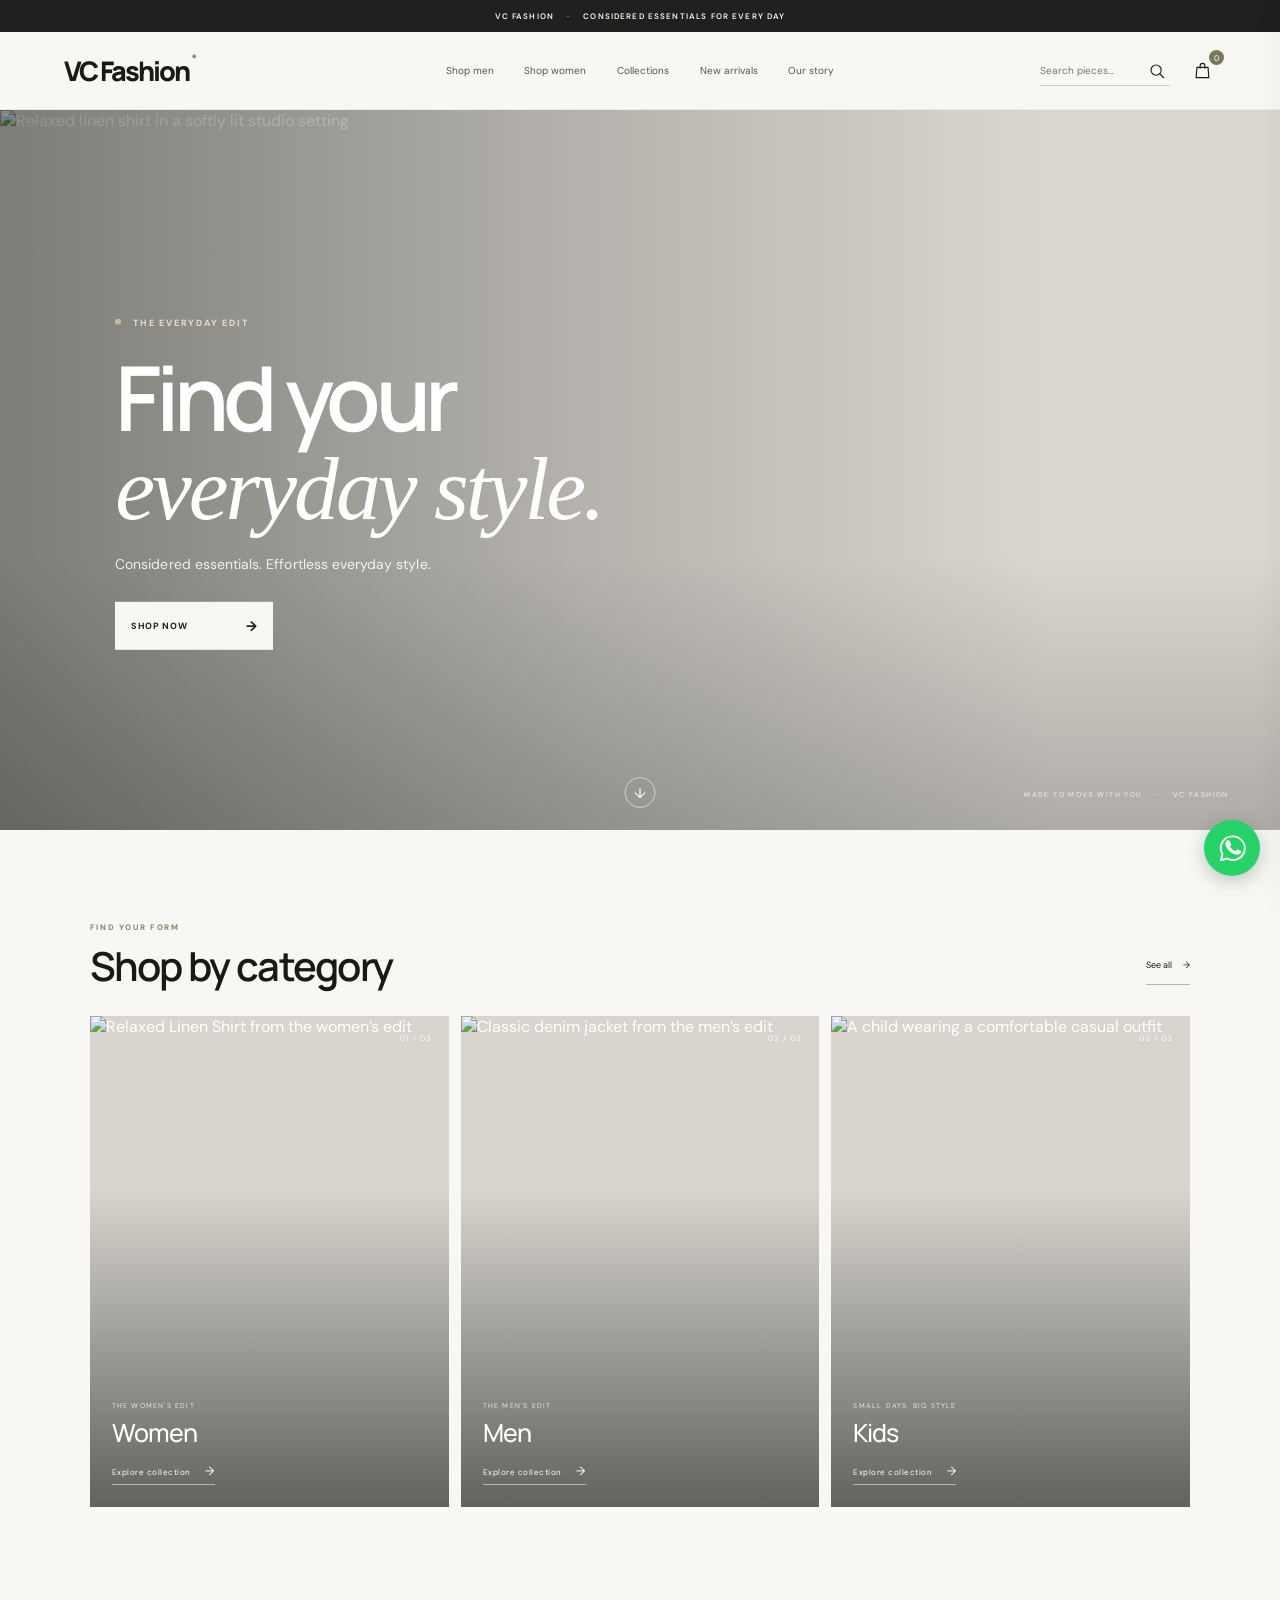
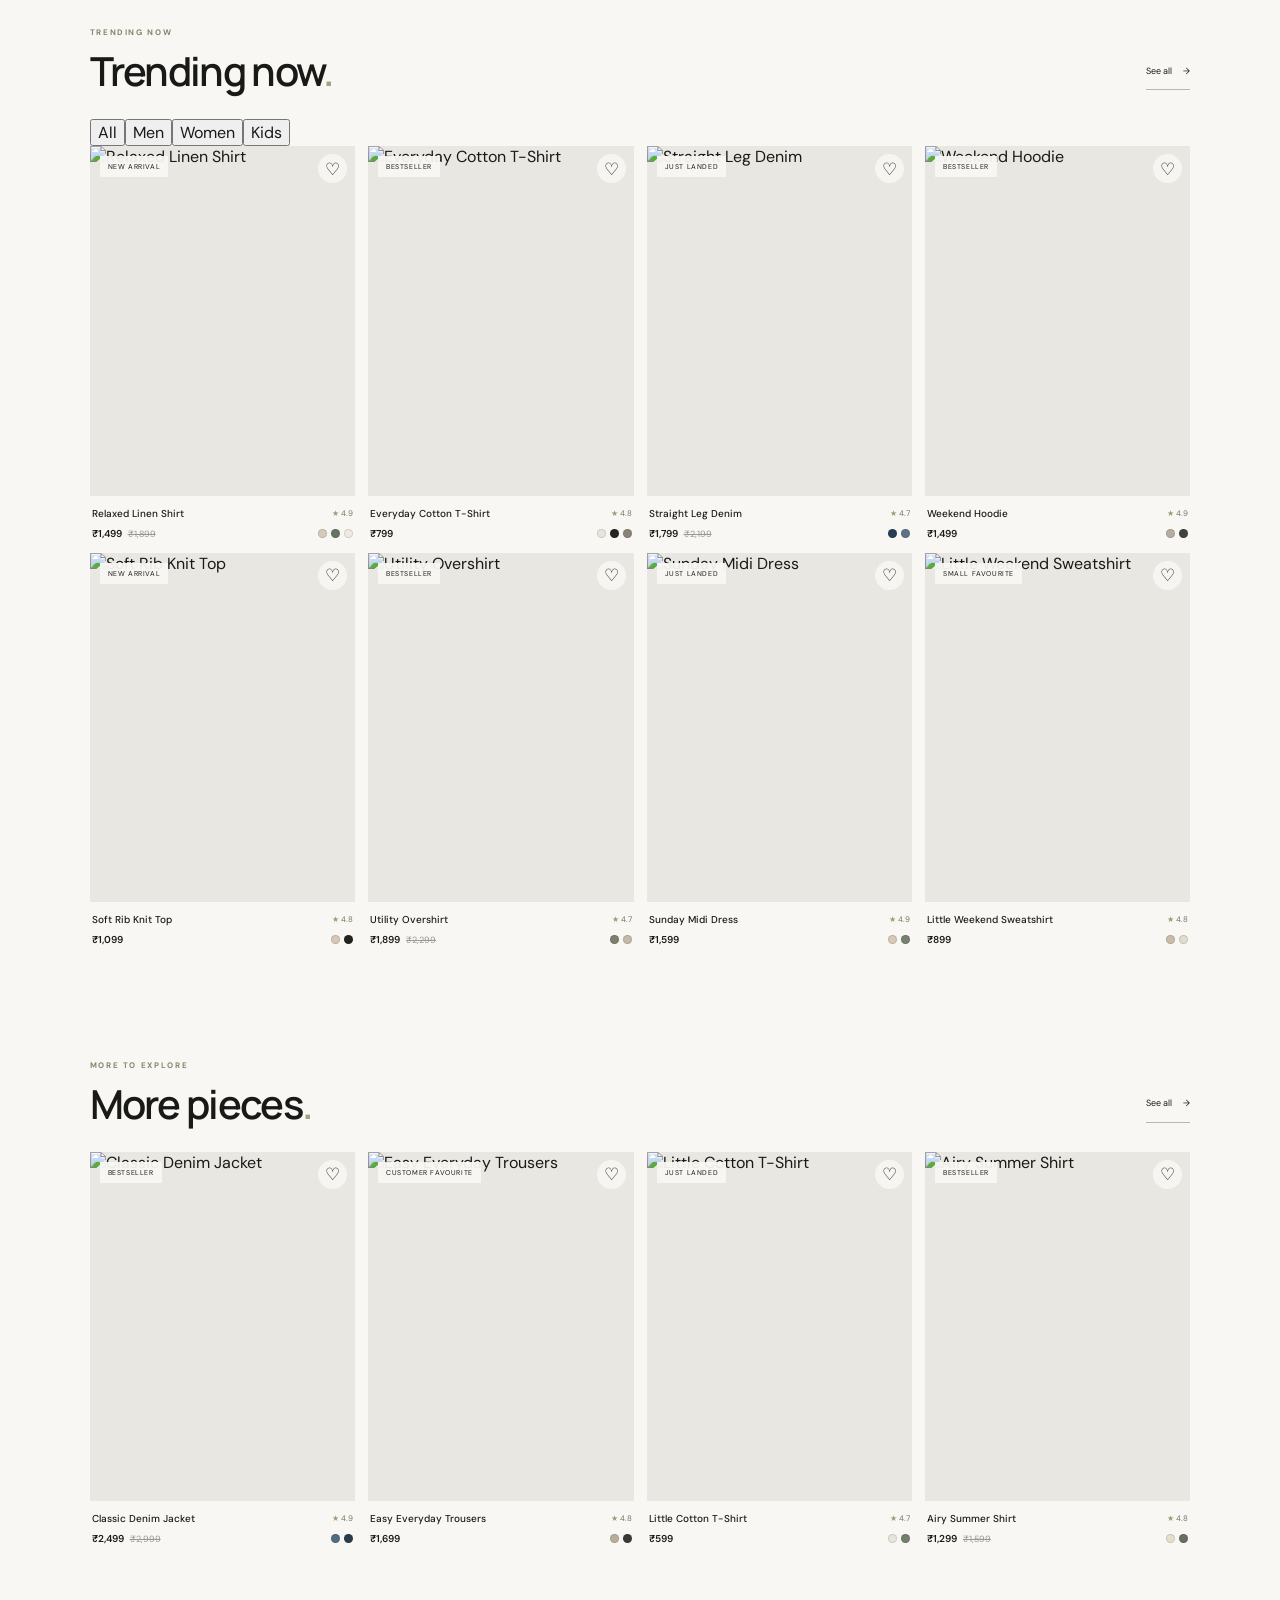
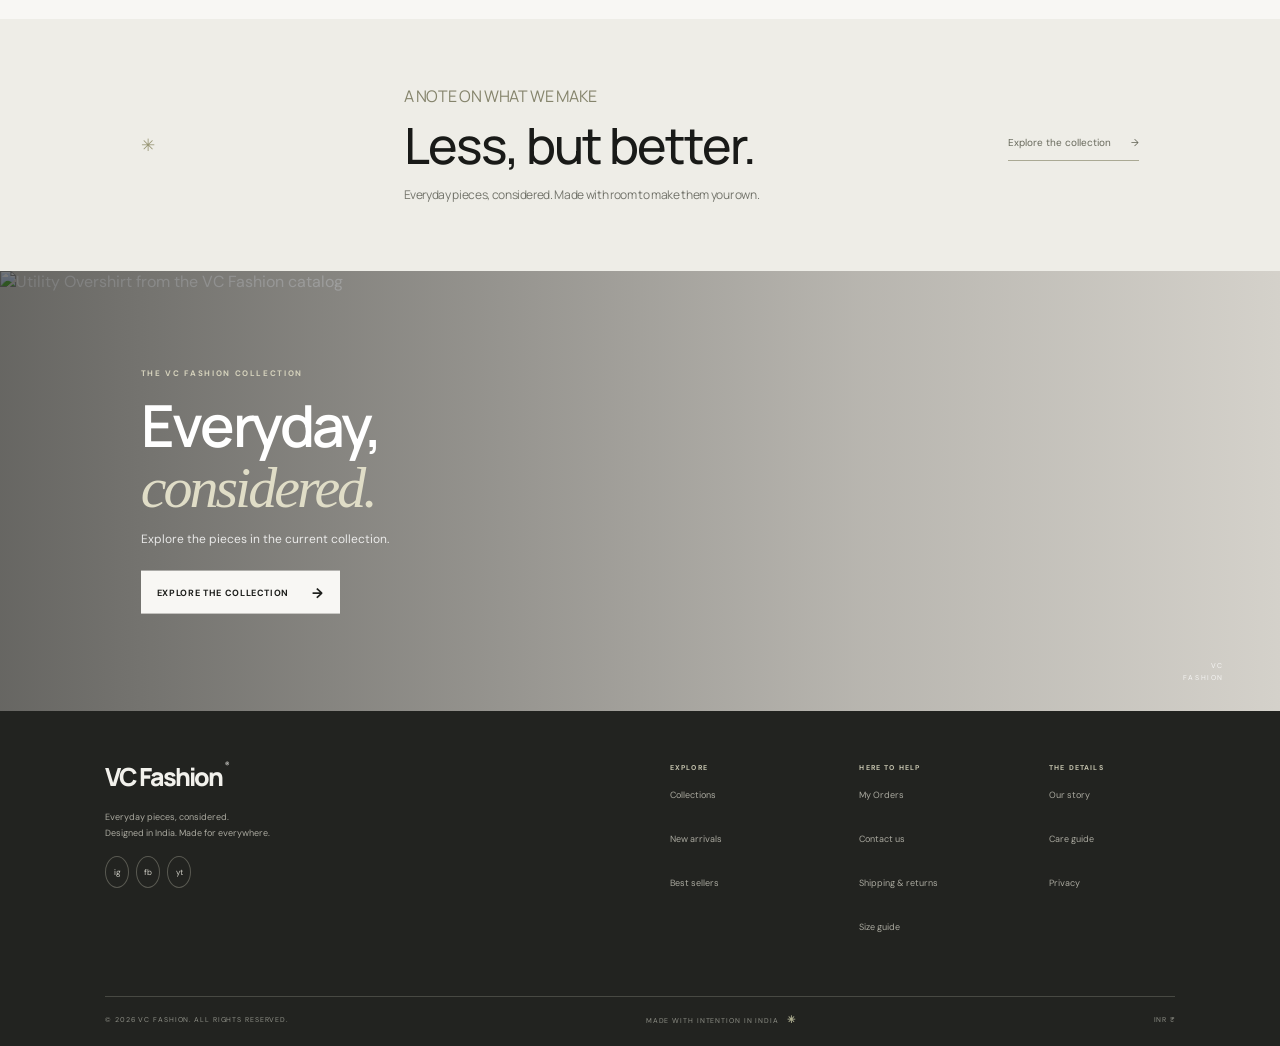
==== index.html @ 7d9d6f1a "Add files via upload" ====
<!doctype html>
<html lang="en">
<head>
  <meta charset="utf-8">
  <meta name="viewport" content="width=device-width, initial-scale=1">
  <meta name="description" content="Discover considered everyday clothing from VC Fashion. Modern essentials, made for the way you move.">
  <meta property="og:title" content="VC Fashion — Everyday, considered">
  <meta property="og:description" content="Modern wardrobe essentials with a little more thought in every detail.">
  <meta property="og:type" content="website">
  <meta name="theme-color" content="#f8f7f4">
  <meta name="mobile-web-app-capable" content="yes">
  <meta name="apple-mobile-web-app-capable" content="yes">
  <link rel="manifest" href="manifest.webmanifest">
  <link rel="icon" href="favicon.svg" type="image/svg+xml">
  <link rel="apple-touch-icon" href="icons/apple-touch-icon.png">
  <title>VC Fashion — Everyday, considered</title>
  <link rel="preconnect" href="https://fonts.googleapis.com">
  <link rel="preconnect" href="https://fonts.gstatic.com" crossorigin>
  <link href="https://fonts.googleapis.com/css2?family=DM+Sans:wght@400;500;600;700&family=Manrope:wght@400;500;600;700;800&display=swap" rel="stylesheet">
  <link rel="stylesheet" href="style.css">
  <script src="products.js" defer></script>
  <script src="supabase-config.js" defer></script>
  <script src="https://cdn.jsdelivr.net/npm/@supabase/supabase-js@2" defer></script>
  <script src="supabase-client.js" defer></script>
  <script src="catalog-service.js" defer></script>
  <script src="commerce.js" defer></script>
  <script src="script.js" defer></script>
  <script src="pwa.js" defer></script>
</head>
<body class="home-page">
  <div class="announcement"><span>VC FASHION</span><span class="announcement-separator" aria-hidden="true">·</span><span>CONSIDERED ESSENTIALS FOR EVERY DAY</span></div>
  <header class="header">
    <button class="menu-toggle icon-button" id="menu-toggle" type="button" aria-label="Open navigation" aria-expanded="false" aria-controls="main-nav"><span></span><span></span></button>
    <a class="wordmark" href="#home" aria-label="VC Fashion home">VC Fashion<span>®</span></a>
    <p class="home-greeting">Welcome to VC Fashion</p>
    <nav class="main-nav" id="main-nav" aria-label="Main navigation">
      <a href="shop.html?category=Men">Shop men</a><a href="shop.html?category=Women">Shop women</a><a href="#collections">Collections</a><a href="#new-arrivals">New arrivals</a><a href="#our-story">Our story</a>
    </nav>
    <div class="header-actions">
      <form class="search-form" id="search-form" role="search"><label class="sr-only" for="product-search">Search products</label><input id="product-search" type="search" placeholder="Search pieces…" autocomplete="off" aria-controls="new-arrivals"><button class="search-clear" type="button" aria-label="Clear search" hidden>×</button><button class="icon-button search-button" type="submit" aria-label="Search products"><svg viewBox="0 0 24 24" aria-hidden="true"><circle cx="10.8" cy="10.8" r="6.8"></circle><path d="m16 16 5 5"></path></svg></button></form>
      <button class="icon-button cart-trigger" id="cart-trigger" type="button" aria-label="Open shopping bag"><svg viewBox="0 0 24 24" aria-hidden="true"><path d="M5 8h14l1 13H4L5 8Z"></path><path d="M9 9V6a3 3 0 0 1 6 0v3"></path></svg><span class="cart-count" id="cart-count" aria-live="polite">0</span></button>
      <a class="icon-button account-trigger" href="auth.html" aria-label="Account" title="Account"><svg viewBox="0 0 24 24" aria-hidden="true"><circle cx="12" cy="8" r="3.5"></circle><path d="M5 20a7 7 0 0 1 14 0"></path></svg></a>
    </div>
  </header>

  <main id="home">
    <section class="hero" aria-labelledby="hero-title">
      <!-- Local catalog image used as the current editorial hero asset. -->
      <img class="hero-image" src="img/photo-1598554747436-c9293d6a588f.avif" width="1200" height="1500" alt="Relaxed linen shirt in a softly lit studio setting" fetchpriority="high">
      <div class="hero-overlay"></div>
      <div class="hero-content"><p class="hero-kicker"><span></span> THE EVERYDAY EDIT</p><h1 id="hero-title">Find your<br><em>everyday style.</em></h1><p class="hero-subtitle">Considered essentials. Effortless everyday style.</p><div class="hero-buttons"><a class="button button-light" href="shop.html">Shop now <span aria-hidden="true">→</span></a></div></div>
      <div class="hero-side-note">MADE TO MOVE WITH YOU <span>—</span> VC FASHION</div><a class="hero-scroll" href="#collections" aria-label="Scroll to collections">↓</a>
      <!-- Best Seller hero carousel: revealed by script.js only when the live
           catalog contains products the admin explicitly marked as Best Seller. -->
      <div class="hero-carousel" id="hero-best-sellers" role="region" aria-label="Best sellers" hidden>
        <div class="hero-carousel-track"></div>
        <button class="hero-carousel-arrow hero-carousel-prev" type="button" aria-label="Previous best seller">←</button>
        <button class="hero-carousel-arrow hero-carousel-next" type="button" aria-label="Next best seller">→</button>
        <div class="hero-carousel-dots" role="group" aria-label="Choose a best seller slide"></div>
      </div>
    </section>

    <section class="categories section-wrap" id="collections" aria-labelledby="collections-title">
      <div class="section-heading"><div><p class="eyebrow">FIND YOUR FORM</p><h2 id="collections-title">Shop by category</h2></div><a class="text-link" href="shop.html">See all <span aria-hidden="true">→</span></a></div>
      <div class="category-grid">
        <a class="category-card category-large" href="shop.html?category=Women"><img src="img/photo-1598554747436-c9293d6a588f.avif" width="800" height="1000" alt="Relaxed Linen Shirt from the women’s edit" loading="lazy"><span class="category-number">01 / 03</span><span class="category-copy"><span>THE WOMEN'S EDIT</span><strong>Women</strong><span class="category-cta">Explore collection <b aria-hidden="true">→</b></span></span></a>
        <a class="category-card" href="shop.html?category=Men"><img src="img/photo-1516257984-b1b4d707412e.avif" width="800" height="1000" alt="Classic denim jacket from the men’s edit" loading="lazy"><span class="category-number">02 / 03</span><span class="category-copy"><span>THE MEN'S EDIT</span><strong>Men</strong><span class="category-cta">Explore collection <b aria-hidden="true">→</b></span></span></a>
        <a class="category-card" href="shop.html?category=Kids"><img src="img/photo-1519238263530-99bdd11df2ea.avif" width="800" height="1000" alt="A child wearing a comfortable casual outfit" loading="lazy"><span class="category-number">03 / 03</span><span class="category-copy"><span>SMALL DAYS, BIG STYLE</span><strong>Kids</strong><span class="category-cta">Explore collection <b aria-hidden="true">→</b></span></span></a>
      </div>
    </section>

    <section class="product-section section-wrap" id="new-arrivals" aria-labelledby="new-arrivals-title">
      <div class="section-heading"><div><p class="eyebrow">JUST LANDED</p><h2 id="new-arrivals-title">Trending now<span class="heading-period">.</span></h2></div><a class="text-link" href="shop.html">See all <span aria-hidden="true">→</span></a></div>
      <div class="home-filter-chips" id="home-filter-chips" role="group" aria-label="Filter trending products by category">
        <button type="button" data-home-category="" aria-pressed="true">All</button><button type="button" data-home-category="Men" aria-pressed="false">Men</button><button type="button" data-home-category="Women" aria-pressed="false">Women</button><button type="button" data-home-category="Kids" aria-pressed="false">Kids</button>
      </div>
      <div class="product-grid" id="new-arrivals-grid" aria-live="polite"></div>
    </section>

    <section class="product-section best-section section-wrap" id="best-sellers" aria-labelledby="best-sellers-title">
      <div class="section-heading"><div><p class="eyebrow">MORE TO EXPLORE</p><h2 id="best-sellers-title">More pieces<span class="heading-period">.</span></h2></div><a class="text-link" href="shop.html">See all <span aria-hidden="true">→</span></a></div>
      <div class="product-grid" id="best-sellers-grid" aria-live="polite"></div>
    </section>

    <section class="intro-band home-editorial" id="our-story" aria-labelledby="story-title"><span class="intro-star" aria-hidden="true">✳</span><div><p class="eyebrow">A NOTE ON WHAT WE MAKE</p><h2 id="story-title">Less, but better.</h2><p>Everyday pieces, considered. Made with room to make them your own.</p></div><a href="shop.html">Explore the collection <span aria-hidden="true">→</span></a></section>

    <section class="promo-banner home-closing" aria-labelledby="closing-title"><img src="img/photo-1603252110481-7ba873bf42ab.avif" width="1200" height="750" alt="Utility Overshirt from the VC Fashion catalog" loading="lazy"><div class="promo-shade"></div><div class="promo-content"><p class="eyebrow">THE VC FASHION COLLECTION</p><h2 id="closing-title">Everyday, <em>considered.</em></h2><p>Explore the pieces in the current collection.</p><a class="button button-light" href="shop.html">Explore the collection <span aria-hidden="true">→</span></a></div><span class="promo-mark">VC<br>FASHION</span></section>

  </main>

  <footer class="footer"><div class="footer-top"><div class="footer-brand-col"><a class="wordmark footer-wordmark" href="#home">VC Fashion<span>®</span></a><p>Everyday pieces, considered.<br>Designed in India. Made for everywhere.</p><div class="social-links"><a href="https://www.instagram.com/" target="_blank" rel="noreferrer" aria-label="Instagram">ig</a><a href="https://www.facebook.com/" target="_blank" rel="noreferrer" aria-label="Facebook">fb</a><a href="https://www.youtube.com/" target="_blank" rel="noreferrer" aria-label="YouTube">yt</a></div></div><div class="footer-links"><div><h3>EXPLORE</h3><a href="#collections">Collections</a><a href="#new-arrivals">New arrivals</a><a href="#best-sellers">Best sellers</a></div><div><h3>HERE TO HELP</h3><a href="orders.html">My Orders</a><a href="mailto:hello@vcfashion.example">Contact us</a><a href="mailto:hello@vcfashion.example?subject=Order%20support">Shipping &amp; returns</a><a href="mailto:hello@vcfashion.example?subject=Size%20help">Size guide</a></div><div><h3>THE DETAILS</h3><a href="#our-story">Our story</a><a href="#our-story">Care guide</a><a href="#our-story">Privacy</a><button class="footer-install-button" id="install-app" type="button" hidden>Install app</button><div class="install-instructions" id="install-instructions" hidden></div></div></div></div><div class="footer-bottom"><span>© 2026 VC FASHION. ALL RIGHTS RESERVED.</span><span>MADE WITH INTENTION IN INDIA <b aria-hidden="true">✳</b></span><span>INR ₹</span></div></footer>

  <div class="drawer-backdrop" id="drawer-backdrop" hidden></div><aside class="cart-drawer" id="cart-drawer" aria-labelledby="cart-title" aria-hidden="true"><div class="drawer-header"><button class="drawer-back" type="button" data-cart-back aria-label="Back">&larr; <span>Back</span></button><div><p class="eyebrow">YOUR SELECTION</p><h2 id="cart-title">Shopping bag <span id="drawer-count">(0)</span></h2></div><button class="icon-button drawer-close" id="cart-close" type="button" aria-label="Close shopping bag">×</button></div><div class="cart-items" id="cart-items"></div><div class="cart-empty" id="cart-empty"><span aria-hidden="true">✳</span><p>Your bag is taking a little breather.</p><a href="#new-arrivals" id="continue-shopping">Explore new arrivals →</a></div><div class="cart-summary" id="cart-summary"><div><span>Subtotal</span><strong id="cart-subtotal">₹0</strong></div><p>Shipping and taxes calculated at checkout.</p><button class="checkout-button" id="checkout-button" type="button">Continue to checkout <span aria-hidden="true">→</span></button><small>Payment is completed securely at checkout.</small></div></aside>

  <div class="toast" id="toast" role="status" aria-live="polite"></div>
  <a class="whatsapp-channel-float" href="https://whatsapp.com/channel/0029Vb9lKyW3LdQX1ADZe805" target="_blank" rel="noopener noreferrer" aria-label="Join our WhatsApp Channel">
    <svg viewBox="0 0 32 32" aria-hidden="true" focusable="false">
      <path d="M16 3.5a12.1 12.1 0 0 0-10.4 18.3L4 28l6.4-1.7A12.2 12.2 0 1 0 16 3.5Z" fill="none" stroke="currentColor" stroke-width="2" stroke-linejoin="round"/>
      <path d="M12.1 10.4c-.3-.7-.6-.7-.9-.7h-.8c-.3 0-.8.1-1.2.6-.4.4-1.6 1.5-1.6 3.7s1.6 4.3 1.8 4.6c.2.3 3.1 5 7.7 6.8 3.8 1.5 4.6 1.2 5.4 1.1.8-.1 2.6-1.1 3-2.1.4-1 .4-1.9.3-2.1-.1-.2-.4-.3-.8-.5l-2.8-1.3c-.4-.2-.7-.3-1 .2-.3.4-1.1 1.3-1.4 1.6-.3.3-.5.3-.9.1-.4-.2-1.8-.7-3.4-2.1-1.3-1.1-2.1-2.5-2.4-2.9-.2-.4 0-.6.2-.8l.7-.8c.2-.3.3-.4.4-.7.1-.3 0-.5-.1-.7l-1.2-2.9Z" fill="currentColor" transform="translate(2 -1) scale(.88)"/>
    </svg>
    <span class="whatsapp-channel-tooltip" aria-hidden="true">Join our WhatsApp Channel</span>
  </a>
  <nav class="mobile-bottom-nav home-mobile-nav" aria-label="Mobile navigation">
    <a href="index.html#home" aria-label="Home" aria-current="page"><svg viewBox="0 0 24 24" aria-hidden="true"><path d="m3 10 9-7 9 7v10a1 1 0 0 1-1 1h-5v-7H9v7H4a1 1 0 0 1-1-1z"></path></svg><span>Home</span></a>
    <a href="index.html#collections" aria-label="Categories"><svg viewBox="0 0 24 24" aria-hidden="true"><rect x="3" y="3" width="8" height="8" rx="1"></rect><rect x="13" y="3" width="8" height="8" rx="1"></rect><rect x="3" y="13" width="8" height="8" rx="1"></rect><rect x="13" y="13" width="8" height="8" rx="1"></rect></svg><span>Categories</span></a>
    <a href="orders.html" aria-label="My Orders"><svg viewBox="0 0 24 24" aria-hidden="true"><path d="M6 3.5h8l4 4V21H6z"></path><path d="M14 3.5V8h4M9 12h6M9 16h6"></path></svg><span>My Orders</span></a>
    <a href="shop.html?wishlist=1" aria-label="Wishlist"><svg viewBox="0 0 24 24" aria-hidden="true"><path d="M20.8 8.7c0 5.2-8.8 11-8.8 11s-8.8-5.8-8.8-11A4.7 4.7 0 0 1 12 6.1a4.7 4.7 0 0 1 8.8 2.6Z"></path></svg><span>Wishlist</span></a>
    <button type="button" class="mobile-cart-trigger" aria-label="Open shopping bag"><span class="mobile-cart-icon"><svg viewBox="0 0 24 24" aria-hidden="true"><path d="M5 8h14l1 13H4L5 8Z"></path><path d="M9 9V6a3 3 0 0 1 6 0v3"></path></svg><span class="mobile-cart-count" id="mobile-cart-count" aria-live="polite">0</span></span><span>Cart</span></button>
  </nav>
</body>
</html>
---- style.css ----
:root{--paper:#f8f7f4;--white:#fff;--ink:#191a18;--muted:#777770;--line:#e7e5df;--accent:#a4a37a;--serif:Georgia,'Times New Roman',serif;--sans:'DM Sans',Arial,sans-serif;--display:Manrope,'DM Sans',sans-serif}*{box-sizing:border-box}html{scroll-behavior:smooth;scroll-padding-top:85px}body{margin:0;background:var(--paper);color:var(--ink);font-family:var(--sans);-webkit-font-smoothing:antialiased}body.drawer-open{overflow:hidden}a{color:inherit;text-decoration:none}button,input{font:inherit}button,a{-webkit-tap-highlight-color:transparent}button{color:inherit}.sr-only{position:absolute;width:1px;height:1px;padding:0;margin:-1px;overflow:hidden;clip:rect(0,0,0,0);white-space:nowrap;border:0}.announcement{height:31px;background:#20211f;color:#f5f4ef;display:flex;align-items:center;justify-content:center;gap:13px;font-size:8px;letter-spacing:1px;font-weight:600}.announcement-separator{color:#b9b896}.announcement a{color:#d7d4bb;border-bottom:1px solid #777664;margin-left:10px;padding-bottom:2px;font-size:8px}.announcement a span{margin-left:5px}.header{height:78px;padding:0 clamp(22px,5vw,80px);background:var(--paper);display:grid;grid-template-columns:1fr 2fr 1fr;align-items:center;position:sticky;top:0;z-index:20;border-bottom:1px solid rgba(25,26,24,.06)}.wordmark{font:800 27px var(--display);letter-spacing:-2px}.wordmark span{font:500 9px var(--sans);letter-spacing:0;vertical-align:top;margin-left:3px}.main-nav{display:flex;align-items:center;justify-content:center;gap:clamp(17px,3vw,43px)}.main-nav a{font-size:10px;color:#545550;position:relative;padding:10px 0}.main-nav a:after{content:'';position:absolute;bottom:2px;left:0;width:0;height:1px;background:var(--ink);transition:width .22s}.main-nav a:hover:after{width:100%}.header-actions{display:flex;justify-content:flex-end;align-items:center;gap:19px}.search-form{position:relative;display:flex;align-items:center}.search-form input{width:130px;border:0;border-bottom:1px solid #cfcec6;background:transparent;padding:8px 22px 8px 0;outline:0;font-size:10px;transition:width .25s}.search-form input:focus{width:170px;border-color:var(--ink)}.search-form input::-webkit-search-cancel-button{-webkit-appearance:none}.search-button{position:absolute;right:0}.icon-button{border:0;background:transparent;cursor:pointer;padding:4px;display:inline-grid;place-items:center}.icon-button svg{width:18px;height:18px;fill:none;stroke:currentColor;stroke-width:1.45;stroke-linecap:round;stroke-linejoin:round}.cart-trigger{position:relative}.cart-trigger svg{width:19px;height:19px}.cart-count{position:absolute;right:-8px;top:-7px;display:grid;place-items:center;min-width:15px;height:15px;padding:0 3px;border-radius:50%;background:#777959;color:white;font-size:8px}.menu-toggle{display:none}.hero{height:min(660px,calc(100svh - 109px));min-height:510px;position:relative;background:#777;overflow:hidden;color:#fff}.hero-image,.promo-banner>img{position:absolute;inset:0;width:100%;height:100%;object-fit:cover;object-position:center 42%}.hero-image{object-position:center 38%;animation:hero-in 1.1s ease both}.hero-overlay{position:absolute;inset:0;background:linear-gradient(90deg,rgba(19,21,20,.56) 0%,rgba(21,22,21,.31) 41%,rgba(21,22,21,.02) 78%),linear-gradient(0deg,rgba(15,16,16,.22),transparent 32%)}.hero-content{position:absolute;left:clamp(30px,10.3vw,158px);top:50%;transform:translateY(-46%);max-width:500px;animation:rise-in .65s .12s both}.hero-kicker,.eyebrow{font-size:8px;font-weight:700;letter-spacing:1.65px}.hero-kicker{color:#e4e0d1;margin:0 0 24px}.hero-kicker span{display:inline-block;width:6px;height:6px;background:#c1bd9c;border-radius:50%;margin:0 8px 1px 0}.hero h1{font:600 clamp(50px,7vw,88px)/.99 var(--display);letter-spacing:-5px;margin:0 0 20px}.hero h1 em,.section-heading h2 em,.promo-content h2 em{font-family:var(--serif);font-weight:400;letter-spacing:-3px}.hero-subtitle{font-size:12px;color:rgba(255,255,255,.86);margin:0 0 27px;letter-spacing:.05px}.hero-buttons{display:flex;gap:9px}.button{min-width:145px;min-height:43px;display:inline-flex;align-items:center;justify-content:space-between;gap:23px;padding:0 16px;font-size:9px;text-transform:uppercase;letter-spacing:.65px;font-weight:700;transition:background .2s,color .2s,transform .2s}.button:hover{transform:translateY(-2px)}.button-light{background:var(--paper);color:#1d1e1b}.button-light:hover{background:#e2e0d5}.button-outline{border:1px solid rgba(255,255,255,.75);color:#fff}.button-outline:hover{background:rgba(255,255,255,.14)}.button span{font-size:14px}.hero-side-note{position:absolute;right:clamp(21px,4vw,60px);bottom:31px;font-size:7px;letter-spacing:1.4px;color:rgba(255,255,255,.8)}.hero-side-note span{padding:0 8px;color:#d4d0b7}.hero-scroll{position:absolute;bottom:22px;left:50%;transform:translateX(-50%);width:31px;height:31px;border:1px solid rgba(255,255,255,.56);border-radius:50%;display:grid;place-items:center;font-size:14px;color:#fff}.intro-band{padding:22px 7vw;display:flex;align-items:center;justify-content:center;gap:18px;border-bottom:1px solid var(--line)}.intro-star{color:#999776;font-size:17px}.intro-band p{font:16px var(--display);margin:0;letter-spacing:-.35px}.intro-band p em{font-family:var(--serif);color:#73745d}.intro-band>a{margin-left:31px;font-size:9px;color:#68695c;border-bottom:1px solid #bcbba9;padding-bottom:4px}.intro-band>a span{padding-left:8px}.section-wrap{padding-left:clamp(24px,7vw,105px);padding-right:clamp(24px,7vw,105px)}.categories{padding-top:86px;padding-bottom:77px}.section-heading{display:flex;align-items:flex-end;justify-content:space-between;margin-bottom:27px}.eyebrow{margin:0 0 12px;color:#85846c}.section-heading h2{font:600 clamp(29px,3.2vw,40px)/1.12 var(--display);letter-spacing:-1.7px;margin:0}.section-heading h2 em{color:#76765f}.heading-index{font-size:8px;color:#898981;letter-spacing:1px;padding-bottom:5px}.category-grid{display:grid;grid-template-columns:1.1fr 1fr 1fr;gap:12px}.category-card{position:relative;min-height:320px;height:clamp(320px,35vw,440px);overflow:hidden;background:#d8d5ce;color:white}.category-card:after{content:'';position:absolute;inset:35% 0 0;background:linear-gradient(0deg,rgba(19,20,19,.6),transparent)}.category-card img,.product-image img{position:absolute;inset:0;width:100%;height:100%;object-fit:cover;transition:transform .65s cubic-bezier(.2,.7,.2,1)}.category-card:hover img{transform:scale(1.04)}.category-large img{object-position:48% center}.category-number{position:absolute;z-index:1;right:17px;top:17px;font-size:8px;letter-spacing:1px;color:rgba(255,255,255,.85)}.category-copy{position:absolute;z-index:2;left:22px;bottom:22px;display:flex;flex-direction:column;align-items:flex-start}.category-copy>span:first-child{font-size:7px;letter-spacing:1.2px;color:rgba(255,255,255,.8)}.category-copy strong{font:500 26px var(--display);letter-spacing:-1px;margin:5px 0 13px}.category-cta{font-size:8px;letter-spacing:.5px;border-bottom:1px solid rgba(255,255,255,.5);padding-bottom:5px}.category-cta b{font-size:12px;padding-left:12px;font-weight:400}.product-section{padding-top:54px;padding-bottom:84px}.product-section .section-heading{margin-bottom:23px}.heading-period{color:#a2a184}.text-link{font-size:9px;border-bottom:1px solid #b9b8ae;padding-bottom:6px;margin-bottom:4px}.text-link span{margin-left:11px}.product-grid{display:grid;grid-template-columns:repeat(4,minmax(0,1fr));gap:13px}.product-card{min-width:0;position:relative}.product-image{position:relative;overflow:hidden;background:#e9e7e2;aspect-ratio: .76}.product-image img{object-position:center 38%}.product-card:hover .product-image img{transform:scale(1.035)}.product-badge{position:absolute;left:10px;top:10px;z-index:1;background:rgba(248,247,244,.94);padding:6px 8px;font-size:7px;letter-spacing:.6px;text-transform:uppercase}.wishlist-button{position:absolute;z-index:2;right:8px;top:8px;width:29px;height:29px;display:grid;place-items:center;border:0;border-radius:50%;background:rgba(248,247,244,.88);font-size:17px;cursor:pointer;transition:background .2s,color .2s}.wishlist-button:hover,.wishlist-button.is-saved{background:#252622;color:#fff}.quick-add{position:absolute;z-index:2;left:9px;right:9px;bottom:9px;width:calc(100% - 18px);height:35px;border:0;background:rgba(248,247,244,.96);font-size:8px;text-transform:uppercase;letter-spacing:.7px;cursor:pointer;opacity:0;transform:translateY(5px);transition:opacity .22s,transform .22s,background .2s}.product-card:hover .quick-add,.quick-add:focus-visible{opacity:1;transform:translateY(0)}.quick-add:hover{background:#292a27;color:white}.product-info{padding:11px 2px 0}.product-topline{display:flex;align-items:center;justify-content:space-between;gap:6px}.product-name{font-size:10px;font-weight:500;white-space:nowrap;overflow:hidden;text-overflow:ellipsis}.product-rating{font-size:8px;color:#77775f;white-space:nowrap}.product-rating span{color:#9c9b78}.product-meta{display:flex;align-items:center;justify-content:space-between;margin-top:7px}.product-price{font-size:10px;font-weight:600}.old-price{font-size:9px;color:#99978f;text-decoration:line-through;margin-left:6px;font-weight:400}.product-swatches{display:flex;gap:4px}.swatch{width:9px;height:9px;border:1px solid rgba(0,0,0,.12);border-radius:50%}.search-empty{grid-column:1/-1;padding:48px 15px;text-align:center;background:#f0efeb;color:#73746b;font-size:12px}.search-empty strong{display:block;font:500 21px var(--display);color:var(--ink);margin-bottom:8px}.promo-banner{height:420px;position:relative;overflow:hidden;background:#726f65;color:#fff}.promo-banner>img{object-position:center 44%}.promo-shade{position:absolute;inset:0;background:linear-gradient(90deg,rgba(17,18,17,.63),rgba(23,23,21,.22) 59%,rgba(23,23,21,.03))}.promo-content{position:absolute;left:clamp(30px,11vw,165px);top:50%;transform:translateY(-50%);max-width:360px}.promo-content .eyebrow{color:#d5d2bc}.promo-content h2{font:600 49px/1.04 var(--display);letter-spacing:-2.4px;margin:17px 0 12px}.promo-content h2 em{color:#e0ddc7}.promo-content>p:not(.eyebrow){font-size:10px;color:rgba(255,255,255,.83);margin-bottom:22px}.promo-content .button{min-width:155px}.promo-mark{position:absolute;right:6vw;bottom:27px;font-size:7px;line-height:1.7;letter-spacing:1.6px;color:rgba(255,255,255,.8);text-align:right}.best-section{padding-top:78px;padding-bottom:84px}.testimonial-section{padding:66px 24px 61px;text-align:center;background:#eeede7}.testimonial-section .eyebrow{margin-bottom:17px}.quote-stars{font-size:11px;letter-spacing:3px;color:#92916e}.testimonial-section blockquote{max-width:690px;margin:17px auto 16px;font:400 clamp(22px,3vw,33px)/1.45 var(--serif);letter-spacing:-.5px}.testimonial-section blockquote em{color:#797a63}.quote-credit{font-size:7px;letter-spacing:1.3px;color:#77776e}.quote-credit span{padding:0 6px}.quote-controls{display:flex;justify-content:center;gap:6px;margin-top:24px}.quote-controls span{width:5px;height:5px;background:#c6c4b8;border-radius:50%}.quote-controls span.active{background:#73745e;width:18px;border-radius:3px}.footer{background:#222320;color:#f2f1ec;padding:48px clamp(24px,7vw,105px) 20px}.footer-top{display:flex;justify-content:space-between;gap:50px;padding-bottom:43px}.footer-brand-col>p{font-size:9px;line-height:1.8;color:#aaa99f;margin:15px 0}.footer-wordmark{font-size:25px}.social-links{display:flex;gap:7px}.social-links a{width:24px;height:24px;border:1px solid #5a5a52;border-radius:50%;display:grid;place-items:center;font-size:8px;color:#d1d0c7}.footer-links{display:grid;grid-template-columns:repeat(3,minmax(100px,1fr));gap:clamp(30px,7vw,100px);margin-right:3vw}.footer-links div{display:flex;flex-direction:column;gap:12px}.footer-links h3{font-size:7px;letter-spacing:1.15px;margin:4px 0 5px;color:#c5c3ae}.footer-links a{font-size:9px;color:#aaa99f;transition:color .2s}.footer-links a:hover{color:#fff}.footer-bottom{border-top:1px solid #484943;padding-top:16px;display:flex;align-items:center;justify-content:space-between;font-size:7px;letter-spacing:.9px;color:#8e8f86}.footer-bottom b{color:#aeae90;margin-left:5px;font-size:10px}.drawer-backdrop{position:fixed;z-index:49;inset:0;background:rgba(20,21,19,.38);opacity:0;transition:opacity .25s}.drawer-backdrop.is-visible{opacity:1}.cart-drawer{position:fixed;z-index:50;inset:0 0 0 auto;width:min(440px,100vw);background:var(--paper);display:flex;flex-direction:column;padding:28px 25px 22px;transform:translateX(105%);transition:transform .32s cubic-bezier(.2,.7,.2,1);box-shadow:-10px 0 40px rgba(0,0,0,.09)}.cart-drawer.is-open{transform:translateX(0)}.drawer-header{display:flex;justify-content:space-between;align-items:center;padding-bottom:18px;border-bottom:1px solid var(--line)}.drawer-header .eyebrow{margin-bottom:8px}.drawer-header h2{font:600 23px var(--display);letter-spacing:-.7px;margin:0}.drawer-header h2 span{font:400 11px var(--sans);color:#88887f}.drawer-close{font-size:27px;font-weight:300}.cart-items{overflow:auto;flex:1}.cart-item{display:grid;grid-template-columns:75px 1fr auto;gap:13px;padding:15px 0;border-bottom:1px solid var(--line)}.cart-item img{width:75px;height:92px;object-fit:cover;background:#e6e4dd}.cart-item-name{font-size:10px;font-weight:600;margin:3px 0 6px}.cart-item-meta{font-size:8px;color:#85857b}.cart-item-price{font-size:10px;font-weight:600;margin-top:9px}.quantity-control{display:flex;align-items:center;gap:10px;margin-top:9px}.quantity-control button,.remove-item{border:0;background:transparent;cursor:pointer;color:#5f6058}.quantity-control button{font-size:14px;padding:0 3px}.quantity-control span{font-size:9px}.remove-item{font-size:8px;text-decoration:underline;align-self:start;margin-top:5px}.cart-empty{margin:auto;text-align:center;color:#7c7c71}.cart-empty>span{font-size:30px;color:#a1a084}.cart-empty p{font:17px var(--serif)}.cart-empty a{font-size:9px;border-bottom:1px solid #aaa994;padding-bottom:5px}.cart-summary{padding-top:17px;border-top:1px solid var(--line)}.cart-summary>div{display:flex;justify-content:space-between;font-size:11px}.cart-summary>p{font-size:8px;color:#87877e}.checkout-button{width:100%;display:flex;justify-content:space-between;border:0;background:#242522;color:#fff;padding:14px 15px;font-size:9px;cursor:pointer;margin-top:12px}.checkout-button span{color:#d0ceb6}.cart-summary>small{display:block;text-align:center;color:#99988e;font-size:8px;margin-top:9px}.toast{position:fixed;z-index:80;left:50%;bottom:25px;transform:translate(-50%,15px);opacity:0;pointer-events:none;background:#242522;color:white;padding:12px 17px;font-size:9px;transition:opacity .22s,transform .22s}.toast.is-visible{opacity:1;transform:translate(-50%,0)}
@keyframes rise-in{from{opacity:0;translate:0 12px}to{opacity:1;translate:0 0}}@keyframes hero-in{from{transform:scale(1.025);filter:brightness(.88)}to{transform:scale(1);filter:brightness(1)}}
@media(min-width:1300px){.hero{max-height:690px}.product-grid{gap:17px}}
@media(max-width:900px){.header{grid-template-columns:1fr auto 1fr;padding:0 25px;height:70px}.wordmark{font-size:24px}.main-nav{gap:18px}.main-nav a{font-size:9px}.search-form input{width:95px}.search-form input:focus{width:125px}.header-actions{gap:14px}.hero{min-height:490px}.hero h1{font-size:68px}.category-card{min-height:290px}.category-copy{left:16px;bottom:17px}.category-copy strong{font-size:22px}.product-grid{grid-template-columns:repeat(4,minmax(0,1fr));gap:10px}.footer-top{gap:30px}.footer-links{gap:35px}}
@media(max-width:680px){html{scroll-padding-top:67px}.announcement{height:29px;gap:7px;font-size:6px;letter-spacing:.7px}.announcement a{margin-left:2px;font-size:6px}.header{height:64px;grid-template-columns:40px 1fr 1fr;padding:0 18px}.menu-toggle{display:flex;flex-direction:column;gap:5px;justify-self:start}.menu-toggle span{width:18px;height:1px;background:#252622;transition:transform .2s}.menu-toggle[aria-expanded=true] span:first-child{transform:translateY(3px) rotate(45deg)}.menu-toggle[aria-expanded=true] span:last-child{transform:translateY(-3px) rotate(-45deg)}.wordmark{justify-self:center;font-size:23px}.main-nav{position:absolute;display:none;top:64px;left:0;right:0;background:var(--paper);padding:9px 22px 18px;border-bottom:1px solid var(--line);box-shadow:0 8px 12px rgba(0,0,0,.04);align-items:stretch;gap:0}.main-nav.is-open{display:flex;flex-direction:column}.main-nav a{font-size:11px;padding:13px 0;border-bottom:1px solid var(--line)}.main-nav a:after{display:none}.header-actions{gap:12px}.search-form input{position:absolute;right:24px;top:50%;transform:translateY(-50%);width:0;padding:8px 0;border:0;background:var(--paper);opacity:0;pointer-events:none;transition:width .2s,opacity .2s,padding .2s}.search-button{z-index:1}.hero{height:calc(82svh - 93px);min-height:480px;max-height:640px}.hero-image{object-position:58% center}.hero-overlay{background:linear-gradient(90deg,rgba(18,20,19,.55),rgba(20,21,20,.12)),linear-gradient(0deg,rgba(12,12,12,.27),transparent 38%)}.hero-content{left:25px;right:18px;top:53%;transform:translateY(-50%)}.hero-kicker{font-size:7px;margin-bottom:19px}.hero h1{font-size:clamp(49px,12vw,68px);letter-spacing:-3.8px}.hero-subtitle{font-size:10px;max-width:260px;line-height:1.7}.button{min-width:132px;min-height:41px;font-size:8px;padding:0 12px}.hero-side-note{right:16px;bottom:18px;font-size:6px}.hero-scroll{display:none}.intro-band{padding:18px 21px;gap:9px;justify-content:flex-start;flex-wrap:wrap}.intro-star{font-size:13px}.intro-band p{font-size:12px}.intro-band>a{margin-left:22px;font-size:8px}.section-wrap{padding-left:19px;padding-right:19px}.categories{padding-top:57px;padding-bottom:47px}.section-heading{margin-bottom:19px}.section-heading h2{font-size:30px}.eyebrow{font-size:7px;margin-bottom:9px}.heading-index{font-size:6px}.category-grid{grid-template-columns:1fr 1fr;gap:8px}.category-card{height:270px;min-height:230px}.category-card:first-child{grid-column:span 2;height:340px}.category-copy strong{font-size:21px}.category-number{font-size:7px;right:11px;top:11px}.category-copy{left:14px;bottom:14px}.product-section{padding-top:40px;padding-bottom:54px}.product-section .section-heading{margin-bottom:16px}.text-link{font-size:8px}.product-grid{grid-template-columns:repeat(2,minmax(0,1fr));gap:22px 9px}.product-image{aspect-ratio:.74}.product-badge{left:7px;top:7px;font-size:6px;padding:5px 6px}.wishlist-button{right:6px;top:6px;width:27px;height:27px}.quick-add{opacity:1;transform:none;left:6px;right:6px;bottom:6px;width:calc(100% - 12px);height:31px;font-size:7px}.product-info{padding-top:8px}.product-name{font-size:9px}.product-rating{font-size:7px}.product-price{font-size:9px}.product-swatches{gap:3px}.swatch{width:8px;height:8px}.promo-banner{height:375px}.promo-banner>img{object-position:57% center}.promo-shade{background:linear-gradient(90deg,rgba(17,18,17,.61),rgba(23,23,21,.2) 90%)}.promo-content{left:24px;right:20px}.promo-content h2{font-size:42px}.promo-mark{font-size:6px;right:18px;bottom:18px}.best-section{padding-top:52px;padding-bottom:57px}.testimonial-section{padding:48px 23px}.testimonial-section blockquote{font-size:23px}.footer{padding:38px 22px 17px}.footer-top{flex-direction:column;gap:35px;padding-bottom:28px}.footer-links{margin:0;gap:15px;grid-template-columns:repeat(3,minmax(0,1fr))}.footer-links div{gap:10px}.footer-links a{font-size:8px}.footer-links h3{font-size:6px}.footer-bottom{gap:12px;flex-wrap:wrap;font-size:6px}.footer-bottom span:nth-child(2){order:3;width:100%}.cart-drawer{padding:22px 18px 17px}}
@media(max-width:360px){.announcement{font-size:5px}.announcement a{display:none}.header{padding:0 12px}.header-actions{gap:8px}.hero-buttons{gap:6px}.button{min-width:120px}.category-card{height:230px}.category-card:first-child{height:300px}.product-grid{gap:19px 7px}.product-name{font-size:8px}.product-rating{font-size:6px}.footer-links{gap:9px}}
@media(prefers-reduced-motion:reduce){*,*::before,*::after{scroll-behavior:auto!important;animation-duration:.01ms!important;animation-iteration-count:1!important;transition-duration:.01ms!important}}
.mobile-bottom-nav{display:none}
/* PWA install affordance in the footer (managed by pwa.js). */
.footer-install-button{background:none;border:0;padding:0;margin:0;text-align:left;font:inherit;font-size:9px;color:#aaa99f;cursor:pointer;transition:color .2s}
.footer-install-button:hover{color:#fff}
.install-instructions{display:flex;flex-direction:column;gap:6px;font-size:8px;line-height:1.7;color:#8e8f86}
.install-instructions strong{color:#c5c3ae;font-weight:600;letter-spacing:.3px}
.install-instructions ul{margin:0;padding-left:13px;display:flex;flex-direction:column;gap:4px}
@media(max-width:680px){.footer-install-button{font-size:8px}.install-instructions{font-size:7px}}
@media(max-width:680px){body:has(.mobile-bottom-nav){padding-bottom:calc(64px + env(safe-area-inset-bottom))}.mobile-bottom-nav{position:fixed;z-index:30;right:0;bottom:0;left:0;display:grid;grid-template-columns:repeat(4,minmax(0,1fr));min-height:64px;padding:6px 8px calc(6px + env(safe-area-inset-bottom));border-top:1px solid var(--line);background:rgba(248,247,244,.97);backdrop-filter:blur(12px)}.mobile-bottom-nav a,.mobile-bottom-nav button{min-width:0;min-height:48px;display:flex;flex-direction:column;align-items:center;justify-content:center;gap:4px;border:0;background:transparent;color:#66675f;font:500 9px var(--sans);cursor:pointer}.mobile-bottom-nav a:focus-visible,.mobile-bottom-nav button:focus-visible{outline:2px solid var(--accent);outline-offset:-2px;border-radius:5px}.mobile-bottom-nav svg{width:19px;height:19px;fill:none;stroke:currentColor;stroke-width:1.5;stroke-linecap:round;stroke-linejoin:round}.mobile-cart-icon{position:relative;display:grid}.mobile-cart-count{position:absolute;right:-8px;top:-6px;display:grid;place-items:center;min-width:15px;height:15px;padding:0 3px;border-radius:50%;background:#777959;color:#fff;font:700 8px var(--sans)}}
@media(max-width:680px){.product-grid .product-image{aspect-ratio:.74}.product-grid .product-badge{font-size:7px;padding:5px 7px}.product-grid .wishlist-button{width:40px;height:40px;right:6px;top:6px;font-size:19px}.product-grid .quick-add{height:40px;min-height:40px;left:6px;right:6px;bottom:6px;width:calc(100% - 12px);font-size:8px}.product-grid .product-info{padding-top:8px}.product-grid .product-name{font-size:10px;line-height:1.35}.product-grid .product-rating{font-size:8px}.product-grid .product-price{font-size:10px}.product-grid .old-price{font-size:9px}.product-grid .wishlist-button,.product-grid .quick-add{touch-action:manipulation}}
:where(a,button,input,select,summary):focus-visible{outline:2px solid var(--ink);outline-offset:3px}
@media(max-width:680px){
  .cart-drawer{inset:0 0 0 auto;width:min(440px,100vw);max-width:100vw;height:100%;height:100dvh;padding:calc(16px + env(safe-area-inset-top)) 16px calc(14px + env(safe-area-inset-bottom));overflow:hidden}
  .drawer-header{flex:none;padding-bottom:14px}
  .drawer-header h2{font-size:21px}
  .drawer-close{width:44px;height:44px;min-width:44px;min-height:44px;font-size:27px}
  .cart-items{flex:1 1 auto;min-height:0;overflow-x:hidden;overflow-y:auto;overscroll-behavior:contain;padding-right:2px}
  .cart-item{grid-template-columns:64px minmax(0,1fr) 48px;align-items:start;gap:8px;padding:12px 0}
  .cart-item img{width:64px;height:82px;object-fit:cover}
  .cart-item>div{min-width:0}
  .cart-item-name{font-size:12px;line-height:1.4;margin:1px 0 5px;overflow-wrap:anywhere}
  .cart-item-meta{display:block;font-size:10px;line-height:1.45;overflow-wrap:anywhere}
  .cart-item-price{font-size:12px;margin:6px 0 0}
  .quantity-control{gap:8px;margin-top:6px}
  .quantity-control button{width:40px;height:40px;padding:0;border:1px solid var(--line);background:#fff;font-size:18px;display:grid;place-items:center;touch-action:manipulation}
  .quantity-control span{min-width:18px;text-align:center;font-size:12px}
  .remove-item{width:48px;min-height:44px;margin:0;padding:8px 2px;align-self:start;text-align:center;font-size:10px;line-height:1.25;white-space:normal;touch-action:manipulation}
  .cart-summary{flex:none;padding-top:12px;padding-bottom:2px}
  .cart-summary>div{font-size:13px}
  .cart-summary>p{font-size:10px;line-height:1.45;margin:7px 0}
  .checkout-button{min-height:50px;margin-top:9px;padding:0 15px;align-items:center;font-size:11px;touch-action:manipulation}
  .cart-summary>small{font-size:9px;line-height:1.4;margin-top:7px}
}
@media(max-width:680px){
  .hero{height:clamp(470px,78svh,600px);min-height:470px;max-height:600px}
  .hero-content{left:20px;right:20px;max-width:none;top:52%}
  .hero-kicker{font-size:8px;line-height:1.5;letter-spacing:1.2px;margin-bottom:16px}
  .hero h1{font-size:clamp(43px,12vw,58px);line-height:1;letter-spacing:-3.2px;margin-bottom:15px}
  .hero-subtitle{max-width:300px;font-size:12px;line-height:1.6;margin-bottom:20px}
  .hero-buttons{gap:8px;max-width:360px}
  .hero-buttons .button{flex:1;min-width:0;min-height:46px;padding:0 11px;gap:8px;font-size:9px;letter-spacing:.45px}
  .hero-side-note{font-size:7px;letter-spacing:1px;right:14px;bottom:14px}
  .intro-band{padding:18px 19px;gap:9px}
  .intro-band p{font-size:13px;line-height:1.5}
  .intro-band>a{min-height:36px;display:inline-flex;align-items:center;margin-left:20px;font-size:9px}
  .categories{padding-top:48px;padding-bottom:42px}
  .categories .section-heading{align-items:flex-start}
  .categories .heading-index{display:none}
  .section-heading h2{font-size:clamp(25px,7vw,30px);line-height:1.15;letter-spacing:-1.2px}
  .category-grid{gap:9px}
  .category-card{height:clamp(220px,62vw,270px);min-height:220px}
  .category-card:first-child{height:clamp(285px,84vw,340px);min-height:285px}
  .category-copy{left:13px;right:10px;bottom:13px}
  .category-copy>span:first-child{font-size:8px;line-height:1.4;letter-spacing:.85px}
  .category-copy strong{font-size:clamp(19px,5.8vw,23px);line-height:1.15;margin:5px 0 10px}
  .category-cta{min-height:34px;display:inline-flex;align-items:center;font-size:9px}
  .category-card:focus-visible{outline:3px solid var(--accent);outline-offset:3px}
  .product-section{padding-top:42px;padding-bottom:48px}
  .best-section{padding-top:44px;padding-bottom:48px}
  .promo-banner{height:clamp(340px,92vw,390px)}
  .promo-banner>img{object-position:58% center}
  .promo-content{left:20px;right:20px;max-width:330px}
  .promo-content h2{font-size:clamp(36px,10vw,42px);line-height:1.05;letter-spacing:-1.8px;margin:14px 0 10px}
  .promo-content>p:not(.eyebrow){font-size:12px;line-height:1.6;max-width:260px}
  .promo-content .button{min-height:46px}
  .promo-mark{right:14px;bottom:14px;font-size:6px;letter-spacing:1px}
  .testimonial-section{padding:42px 20px}
  .testimonial-section blockquote{font-size:clamp(21px,6vw,25px);line-height:1.4}
  .quote-credit{font-size:8px;line-height:1.5}
  .footer{padding:36px 19px 17px}
}
@media(max-width:380px){
  .hero-buttons .button{padding:0 8px;font-size:8px}
  .intro-band>a{margin-left:12px}
  .category-copy{left:10px;right:8px}
  .category-copy>span:first-child{font-size:7px}
  .category-copy strong{font-size:19px}
  .category-cta{font-size:8px}
}
.product-image-link{position:absolute;inset:0;display:block;z-index:0}
[data-add-cart]:disabled{opacity:.55;cursor:not-allowed}
[hidden]{display:none!important}

/* Homepage editorial refinements; scoped to avoid changing shop and product pages. */
.home-page .announcement{height:32px;letter-spacing:1.15px}
.home-page .header{grid-template-columns:minmax(130px,1fr) auto minmax(170px,1fr)}
.home-page .main-nav{gap:clamp(15px,2.4vw,34px)}
.home-page .main-nav a{font-size:10px}
.home-page .hero{height:min(720px,calc(100svh - 110px));min-height:570px;background:#dedbd3}
.home-page .hero-image{object-position:center 43%;animation:none}
.home-page .hero-overlay{background:linear-gradient(90deg,rgba(19,20,18,.48),rgba(20,21,20,.2) 46%,rgba(21,22,21,.02) 82%),linear-gradient(0deg,rgba(15,16,16,.22),transparent 38%)}
.home-page .hero-content{left:clamp(34px,9vw,140px);max-width:560px}
.home-page .hero-kicker{font-size:9px;letter-spacing:1.8px}
.home-page .hero h1{font-size:clamp(58px,7vw,92px);line-height:.98;letter-spacing:-5.5px}
.home-page .hero-subtitle{font-size:14px;line-height:1.6;max-width:390px}
.home-page .hero-buttons .button{min-height:48px;min-width:158px;font-size:9px}
.home-page .categories{padding-top:92px;padding-bottom:74px}
.home-page .category-grid{grid-template-columns:repeat(4,minmax(0,1fr));gap:12px}
.home-page .category-card,.home-page .category-card:first-child{height:auto;min-height:0;aspect-ratio: .73}
.home-page .category-large{grid-column:auto}
.home-page .category-card img{object-position:center;transition:transform .55s ease}
.home-page .category-card:hover img{transform:scale(1.035)}
.home-page .category-copy strong{font-size:clamp(19px,2vw,25px)}
.home-page .product-section{padding-top:46px;padding-bottom:74px}
.home-page .best-section{padding-top:40px}
.home-page .product-section .section-heading{margin-bottom:25px}
.home-page .text-link{min-height:34px;display:inline-flex;align-items:center}
.home-page .home-editorial{justify-content:space-between;gap:32px;padding:66px clamp(28px,11vw,164px);background:#eeede7;border:0}
.home-page .home-editorial>div{max-width:520px}
.home-page .home-editorial .eyebrow{margin-bottom:11px}
.home-page .home-editorial h2{font:500 clamp(32px,4vw,50px)/1.1 var(--display);letter-spacing:-2px;margin:0}
.home-page .home-editorial>div>p:last-child{font-size:12px;line-height:1.65;color:#73746b;margin:12px 0 0}
.home-page .home-editorial>a{min-height:44px;display:inline-flex;align-items:center;gap:12px;margin:0;border-bottom:1px solid #aaa994;font-size:10px;white-space:nowrap}
.home-page .home-closing{height:440px;background:#d8d5ce}
.home-page .home-closing>img{object-position:center 42%}
.home-page .home-closing .promo-shade{background:linear-gradient(90deg,rgba(17,18,17,.57),rgba(23,23,21,.17) 67%,rgba(23,23,21,.02))}
.home-page .home-closing .promo-content{max-width:470px}
.home-page .home-closing .promo-content h2{font-size:clamp(40px,5vw,58px)}
.home-page .home-closing .promo-content>p:not(.eyebrow){font-size:12px;line-height:1.6}
.home-page .footer-links a,.home-page .footer-brand-col a,.home-page .main-nav a,.home-page .text-link,.home-page .home-editorial>a{min-height:32px}
.home-page a:focus-visible,.home-page button:focus-visible,.home-page input:focus-visible{outline:2px solid #777959;outline-offset:3px}
@media(max-width:900px){
  .home-page .header{grid-template-columns:minmax(100px,1fr) auto minmax(140px,1fr)}
  .home-page .main-nav{gap:14px}
  .home-page .main-nav a{font-size:9px}
  .home-page .category-grid{gap:9px}
}
@media(max-width:680px){
  .home-page .announcement{height:30px;gap:8px;font-size:7px;letter-spacing:.75px}
  .home-page .header{grid-template-columns:40px 1fr 1fr}
  .home-page .hero{height:clamp(500px,83svh,660px);min-height:500px}
  .home-page .hero-image{object-position:57% center}
  .home-page .hero-overlay{background:linear-gradient(90deg,rgba(19,20,18,.53),rgba(20,21,20,.18) 80%),linear-gradient(0deg,rgba(15,16,16,.25),transparent 48%)}
  .home-page .hero-content{left:22px;right:19px;top:55%;max-width:430px}
  .home-page .hero h1{font-size:clamp(48px,12vw,65px);letter-spacing:-3.8px}
  .home-page .hero-subtitle{font-size:13px;line-height:1.55;max-width:300px}
  .home-page .hero-buttons{max-width:370px;gap:8px}
  .home-page .hero-buttons .button{min-width:0;min-height:48px;flex:1;padding:0 12px;font-size:9px}
  .home-page .hero-side-note{font-size:7px;right:14px;bottom:15px}
  .home-page .categories{padding-top:54px;padding-bottom:44px}
  .home-page .category-grid{grid-template-columns:repeat(2,minmax(0,1fr));gap:9px}
  .home-page .category-card,.home-page .category-card:first-child{aspect-ratio:.72}
  .home-page .category-card:first-child{aspect-ratio:1.12}
  .home-page .category-copy{left:12px;right:8px;bottom:12px}
  .home-page .category-copy>span:first-child{font-size:7px;letter-spacing:.75px}
  .home-page .category-copy strong{font-size:clamp(18px,5vw,22px)}
  .home-page .category-cta{font-size:8px}
  .home-page .home-editorial{padding:43px 22px;align-items:flex-start;flex-direction:column;gap:17px}
  .home-page .home-editorial .intro-star{display:none}
  .home-page .home-editorial h2{font-size:34px}
  .home-page .home-editorial>div>p:last-child{font-size:12px;max-width:310px}
  .home-page .home-editorial>a{font-size:10px}
  .home-page .home-closing{height:clamp(340px,94vw,410px)}
  .home-page .home-closing>img{object-position:61% center}
  .home-page .home-closing .promo-content{left:22px;right:18px;max-width:340px}
  .home-page .home-closing .promo-content h2{font-size:clamp(36px,9vw,44px)}
  .home-page .home-closing .promo-content>p:not(.eyebrow){font-size:12px}
}
@media(max-width:380px){
  .home-page .announcement{font-size:6px;gap:6px}
  .home-page .hero-content{left:18px;right:16px}
  .home-page .hero h1{font-size:47px;letter-spacing:-3.3px}
  .home-page .hero-buttons .button{padding:0 9px;font-size:8px;gap:6px}
  .home-page .category-grid{gap:7px}
  .home-page .category-copy{left:9px;right:6px}
  .home-page .category-copy>span:first-child{font-size:6px}
  .home-page .category-copy strong{font-size:18px}
}
@media(prefers-reduced-motion:reduce){
  .home-page .category-card img,.home-page .button{transition:none}
}

/* App-like home presentation on mobile; desktop storefront rules remain in place. */
.home-page .home-greeting{display:none}
.account-trigger{display:none}
.home-page .category-grid{grid-template-columns:repeat(3,minmax(0,1fr))}
.home-page .home-mobile-nav{grid-template-columns:repeat(5,minmax(0,1fr))}
@media(max-width:680px){
  .header-actions .cart-trigger,.search-page-header .cart-trigger{display:none}
  .header-actions .account-trigger{display:inline-grid}
  .search-page-header .account-trigger{display:inline-grid;justify-self:end;width:44px;height:44px}
  .home-page{--accent:#b56549;--line:#ebe8e2;background:#fbfaf8}
  .home-page .announcement{display:none}
  .home-page .header{height:60px;grid-template-columns:34px minmax(0,1fr) auto;padding:0 15px}
  .home-page .menu-toggle{grid-column:1;grid-row:1}
  .home-page .wordmark{display:none}
  .home-page .home-greeting{display:block;grid-column:2;grid-row:1;align-self:center;margin:0;font:600 15px var(--display);letter-spacing:-.35px;color:var(--ink)}
  .home-page .header-actions{grid-column:3;grid-row:1;gap:10px}
  .home-page .cart-trigger{display:none}
  .home-page .account-trigger{display:inline-grid}
  .home-page .main-nav{top:60px}
  .home-page .header-actions .icon-button{width:40px;height:40px}
  .home-page .cart-count{right:1px;top:1px}
  .home-page .hero{height:210px;min-height:210px;max-height:none;margin:14px 15px 25px;border-radius:20px}
  .home-page .hero-image{object-position:60% center}
  .home-page .hero-overlay{background:linear-gradient(90deg,rgba(24,24,22,.77) 0%,rgba(24,24,22,.54) 54%,rgba(24,24,22,.08) 100%)}
  .home-page .hero-content{left:18px;right:15px;top:50%;max-width:275px;transform:translateY(-50%);animation:none}
  .home-page .hero-kicker{font-size:7px;letter-spacing:1.1px;margin:0 0 8px}
  .home-page .hero h1{font-size:clamp(27px,8vw,34px);line-height:1.02;letter-spacing:-1.4px;margin:0 0 7px}
  .home-page .hero h1 em{letter-spacing:-1.4px}
  .home-page .hero-subtitle{font-size:10px;line-height:1.4;margin:0 0 10px;max-width:245px}
  .home-page .hero-buttons{max-width:none;gap:0}
  .home-page .hero-buttons .button{flex:0 0 auto;min-width:126px;min-height:38px;padding:0 12px;font-size:8px}
  .home-page .hero-side-note,.home-page .hero-scroll{display:none}
  .home-page .categories{padding:8px 0 22px}
  .home-page .categories .section-heading,.home-page .product-section .section-heading{align-items:center;margin:0 16px 13px}
  .home-page .categories .eyebrow,.home-page .product-section .eyebrow{font-size:7px;margin-bottom:5px;letter-spacing:1px}
  .home-page .categories .section-heading h2,.home-page .product-section .section-heading h2{font-size:20px;line-height:1.2;letter-spacing:-.65px}
  .home-page .categories .text-link,.home-page .product-section .text-link{min-height:38px;font-size:9px;white-space:nowrap}
  .home-page .category-grid{display:flex;gap:15px;overflow-x:auto;overscroll-behavior-x:contain;scroll-snap-type:x mandatory;padding:0 16px 8px;scrollbar-width:none}
  .home-page .category-grid::-webkit-scrollbar,.home-page .home-filter-chips::-webkit-scrollbar{display:none}
  .home-page .category-card,.home-page .category-card:first-child{display:flex;flex:0 0 76px;flex-direction:column;align-items:center;gap:7px;width:76px;height:auto;min-height:0;aspect-ratio:auto;overflow:visible;scroll-snap-align:start;background:transparent;color:var(--ink)}
  .home-page .category-card:after,.home-page .category-number,.home-page .category-cta,.home-page .category-copy>span:first-child{display:none}
  .home-page .category-card img{position:static;inset:auto;display:block;width:68px;height:68px;aspect-ratio:1;border-radius:50%;object-fit:cover;background:#eeeae4}
  .home-page .category-copy{position:static;display:block;left:auto;right:auto;bottom:auto;z-index:auto;text-align:center}
  .home-page .category-copy strong{display:block;margin:0;font:500 10px/1.25 var(--sans);letter-spacing:0;color:var(--ink);white-space:nowrap}
  .home-page .product-section{padding:20px 0 24px}
  .home-page .product-section .section-heading{margin-bottom:12px}
  .home-page .home-filter-chips{display:flex;gap:8px;overflow-x:auto;overscroll-behavior-x:contain;scrollbar-width:none;padding:0 16px 12px}
  .home-page .home-filter-chips button{flex:0 0 auto;min-height:34px;padding:0 15px;border:1px solid #e4e0d8;border-radius:18px;background:#fff;color:#53524e;font-size:10px;cursor:pointer;touch-action:manipulation}
  .home-page .home-filter-chips button[aria-pressed="true"]{border-color:#b56549;background:#b56549;color:#fff}
  .home-page .product-grid{grid-template-columns:repeat(2,minmax(0,1fr));gap:19px 10px;padding:0 15px}
  .home-page .product-card{min-width:0}
  .home-page .product-image{aspect-ratio:.76;border-radius:15px}
  .home-page .product-image img{border-radius:15px}
  .home-page .product-badge{max-width:calc(100% - 55px);overflow:hidden;text-overflow:ellipsis;white-space:nowrap;border-radius:12px;font-size:7px}
  .home-page .product-grid .wishlist-button{width:40px;height:40px;right:6px;top:6px;border:0;background:#fff;color:var(--ink);font-size:19px}
  .home-page .product-grid .wishlist-button.is-saved{background:#191a18;color:#fff}
  .home-page .product-grid .quick-add{display:flex;align-items:center;justify-content:center;gap:5px;left:6px;right:6px;bottom:6px;width:calc(100% - 12px);height:40px;min-height:40px;border-radius:10px;background:rgba(255,255,255,.96);font-size:8px;opacity:1;transform:none}
  .home-page .product-info{padding:8px 2px 0}
  .home-page .product-topline{align-items:flex-start}
  .home-page .product-name{display:-webkit-box;min-width:0;white-space:normal;overflow:hidden;-webkit-box-orient:vertical;-webkit-line-clamp:2;font-size:11px;line-height:1.35}
  .home-page .product-rating{font-size:8px}
  .home-page .product-meta{flex-wrap:wrap;align-items:flex-start;gap:5px;margin-top:5px}
  .home-page .product-price{font-size:11px;line-height:1.4}
  .home-page .old-price{font-size:9px;margin-left:3px}
  .home-page .product-swatches{gap:4px}
  .home-page .swatch{width:10px;height:10px}
  .home-page .best-section{padding-top:12px;padding-bottom:26px}
  .home-page .home-editorial{margin-top:8px}
  .home-page .home-mobile-nav{min-height:72px;padding:6px 5px calc(6px + env(safe-area-inset-bottom));border-color:#e9e5de;background:rgba(255,255,255,.97)}
  .home-page .home-mobile-nav a,.home-page .home-mobile-nav button{min-height:54px;gap:3px;font-size:8px;color:#65625e}
  .home-page .home-mobile-nav svg{width:19px;height:19px}
  .home-page .home-mobile-nav [aria-current="page"]{color:#b56549;font-weight:700}
  .home-page:has(.home-mobile-nav){padding-bottom:calc(72px + env(safe-area-inset-bottom))}
}
@media(max-width:680px){
  .mobile-bottom-nav{grid-template-columns:repeat(5,minmax(0,1fr))}
  .mobile-bottom-nav [aria-current="page"]{color:var(--accent);font-weight:700}
}
@media(max-width:680px){
  .drawer-backdrop{inset:0 0 calc(64px + env(safe-area-inset-bottom))}
  .cart-drawer{inset:0 0 calc(64px + env(safe-area-inset-bottom)) auto;height:auto;max-height:calc(100dvh - 64px - env(safe-area-inset-bottom));padding-bottom:14px}
  .drawer-header{gap:10px}
  .drawer-header>div{flex:1;min-width:0}
  .drawer-back{min-width:52px;min-height:44px;display:inline-flex;align-items:center;justify-content:flex-start;gap:5px;padding:0;border:0;background:transparent;color:var(--ink);font:600 11px var(--sans);cursor:pointer;white-space:nowrap}
  .home-page .drawer-backdrop{bottom:calc(72px + env(safe-area-inset-bottom))}
  .home-page .cart-drawer{bottom:calc(72px + env(safe-area-inset-bottom));max-height:calc(100dvh - 72px - env(safe-area-inset-bottom))}
}
.drawer-back{min-height:44px;display:inline-flex;align-items:center;gap:5px;padding:0;border:0;background:transparent;color:var(--ink);font:600 11px var(--sans);cursor:pointer;white-space:nowrap}
.search-clear{position:absolute;right:31px;top:50%;width:34px;height:34px;transform:translateY(-50%);display:grid;place-items:center;padding:0;border:0;background:transparent;color:#64645d;font-size:19px;cursor:pointer}
.search-clear[hidden]{display:none}
.search-form.has-value input{padding-right:66px}
@media(max-width:680px){
  .search-form{width:44px;height:44px;flex:0 0 44px}
  .search-clear{display:none!important}
  .search-button{width:44px;height:44px;min-width:44px}
}
.search-page-header{height:76px;position:sticky;top:0;z-index:20;display:grid;grid-template-columns:1fr auto 1fr;align-items:center;padding:0 clamp(20px,5vw,64px);border-bottom:1px solid var(--line);background:rgba(248,247,244,.97);backdrop-filter:blur(12px)}
.search-page-header .wordmark{justify-self:center;font-size:24px}
.search-page-header .cart-trigger{justify-self:end;width:44px;height:44px}
.search-page-back{min-width:60px;min-height:44px;justify-self:start;display:inline-flex;align-items:center;gap:8px;padding:0;border:0;background:transparent;color:#55564f;font:600 12px var(--sans);cursor:pointer}
.search-main{width:min(1060px,calc(100% - 48px));min-height:calc(100vh - 76px);margin:0 auto;padding:clamp(42px,7vw,88px) 0 72px}
.search-main>.eyebrow{margin-bottom:13px}
.search-main h1{margin:0;color:var(--ink);font:600 clamp(34px,5vw,58px)/1.08 var(--display);letter-spacing:-2.5px}
.search-main h1 em{color:#77775f;font:400 1em var(--serif);letter-spacing:-1.8px}
.search-page-form{display:flex;align-items:center;gap:8px;margin-top:30px;padding:4px 0;border-bottom:1px solid #9d9c90}
.search-page-form input{flex:1;min-width:0;height:58px;padding:0 8px;border:0;background:transparent;color:var(--ink);font:400 17px var(--sans);outline:none}
.search-page-form input::placeholder{color:#97968e}
.search-page-form input:focus-visible{outline:2px solid var(--accent);outline-offset:-3px}
.search-page-clear,.search-page-submit{width:48px;height:48px;flex:none;display:grid;place-items:center;border:0;background:transparent;color:#5e5e56;cursor:pointer}
.search-page-clear{font-size:23px}
.search-page-clear[hidden]{display:none}
.search-page-submit svg{width:21px;height:21px;fill:none;stroke:currentColor;stroke-width:1.5;stroke-linecap:round;stroke-linejoin:round}
.search-results-section{margin-top:43px}
.recent-searches-section{margin-top:27px;padding-bottom:23px;border-bottom:1px solid var(--line)}
.recent-searches-heading{display:flex;align-items:center;justify-content:space-between;gap:12px;margin-bottom:12px}
.recent-searches-heading h2{margin:0;font:600 15px var(--display);letter-spacing:-.2px}
.recent-searches-heading>button{min-width:60px;min-height:44px;padding:0 5px;border:0;background:transparent;color:#77775f;font-size:10px;font-weight:600;text-decoration:underline;text-underline-offset:3px;cursor:pointer}
.recent-searches-list{display:flex;flex-wrap:wrap;gap:8px;margin:0;padding:0;list-style:none}
.recent-search-item{max-width:100%;min-width:0;display:flex;align-items:center;border:1px solid #e5e3dc;border-radius:22px;background:#fff}
.recent-search-query{max-width:min(240px,calc(100vw - 112px));min-width:0;min-height:42px;overflow:hidden;padding:0 5px 0 14px;border:0;border-radius:22px 0 0 22px;background:transparent;color:#4e4f49;font-size:11px;text-overflow:ellipsis;white-space:nowrap;cursor:pointer}
.recent-search-remove{width:40px;height:42px;flex:none;display:grid;place-items:center;border:0;border-radius:0 22px 22px 0;background:transparent;color:#77776f;font-size:18px;cursor:pointer}
.recent-search-remove:hover,.recent-searches-heading>button:hover{color:var(--ink)}
.search-results-heading{display:flex;align-items:baseline;justify-content:space-between;gap:14px;margin-bottom:15px}
.search-results-heading h2{margin:0;font:600 19px var(--display);letter-spacing:-.4px}
.search-results-heading p{margin:0;color:#77776f;font-size:11px}
.search-results{display:grid;grid-template-columns:repeat(2,minmax(0,1fr));gap:11px}
.search-result-card{min-width:0;min-height:106px;display:flex;align-items:center;gap:13px;padding:10px;border:1px solid #e8e6df;background:#fff;transition:border-color .18s,transform .18s}
.search-result-card:hover{border-color:#b6b39d;transform:translateY(-1px)}
.search-result-card img{width:68px;height:84px;flex:none;object-fit:cover;background:#e9e7e2}
.search-result-copy{min-width:0;flex:1;display:flex;flex-direction:column;gap:5px}
.search-result-copy strong{overflow:hidden;color:var(--ink);font-size:12px;font-weight:600;text-overflow:ellipsis;white-space:nowrap}
.search-result-copy small{overflow:hidden;color:#77776f;font-size:10px;text-overflow:ellipsis;white-space:nowrap}
.search-result-price{color:#31322e;font-size:11px;font-weight:600}
.search-result-arrow{flex:none;color:#85846c;font-size:17px}
.search-empty-state{padding:35px 18px;text-align:center;background:#f0efeb}
.search-empty-state h3{margin:0 0 7px;font:600 19px var(--display)}
.search-empty-state p{margin:0 0 16px;color:#77776f;font-size:12px}
.search-empty-state button{min-height:44px;padding:0 16px;border:1px solid #d5d2c5;background:transparent;color:#45463f;font-size:11px;font-weight:600;cursor:pointer}
@media(max-width:680px){
  .search-page-header{height:64px;padding:0 14px}
  .search-page-header .wordmark{font-size:22px}
  .search-page-header .cart-trigger{width:44px;height:44px}
  .search-page-back{min-width:72px;font-size:11px}
  .search-main{width:calc(100% - 32px);min-height:calc(100svh - 64px);padding:32px 0 38px}
  .search-main>.eyebrow{font-size:7px}
  .search-main h1{font-size:clamp(31px,8vw,38px);letter-spacing:-1.7px}
  .search-page-form{gap:2px;margin-top:19px}
  .search-page-form input{height:52px;padding:0 5px;font-size:14px}
  .search-page-clear,.search-page-submit{width:44px;height:48px}
  .search-results-section{margin-top:29px}
  .recent-searches-section{margin-top:22px;padding-bottom:19px}
  .recent-searches-heading h2{font-size:14px}
  .recent-searches-list{gap:7px}
  .recent-search-query{max-width:min(235px,calc(100vw - 108px));font-size:10px}
  .search-results-heading h2{font-size:17px}
  .search-results-heading p{font-size:10px}
  .search-results{grid-template-columns:minmax(0,1fr);gap:8px}
  .search-result-card{min-height:91px;gap:11px;padding:7px}
  .search-result-card img{width:60px;height:75px}
  .search-result-copy strong{font-size:11px}
  .search-result-copy small{font-size:9px}
  .search-result-price{font-size:10px}
}
.whatsapp-channel-float{position:fixed;right:max(20px,env(safe-area-inset-right) + 12px);bottom:24px;z-index:15;width:56px;height:56px;display:grid;place-items:center;border-radius:50%;background:#25d366;color:#fff;box-shadow:0 5px 18px rgba(21,54,34,.25);transition:background-color .18s ease,transform .18s ease,box-shadow .18s ease}
.whatsapp-channel-float:hover{background:#1fbd5a;transform:translateY(-2px);box-shadow:0 7px 22px rgba(21,54,34,.3)}
.whatsapp-channel-float:focus-visible{outline:3px solid #fff;outline-offset:3px;box-shadow:0 0 0 6px #146c43}
.whatsapp-channel-float svg{width:31px;height:31px}
.whatsapp-channel-tooltip{position:absolute;right:calc(100% + 11px);top:50%;width:max-content;max-width:calc(100vw - 110px);padding:9px 11px;transform:translate(4px,-50%);border-radius:4px;background:#20211f;color:#fff;font:500 11px var(--sans);opacity:0;visibility:hidden;pointer-events:none;transition:opacity .16s ease,transform .16s ease,visibility .16s ease}
.whatsapp-channel-tooltip:after{content:"";position:absolute;top:50%;left:100%;transform:translateY(-50%);border:5px solid transparent;border-left-color:#20211f}
@media(hover:hover) and (pointer:fine){.whatsapp-channel-float:hover .whatsapp-channel-tooltip,.whatsapp-channel-float:focus-visible .whatsapp-channel-tooltip{opacity:1;visibility:visible;transform:translate(0,-50%)}}
@media(max-width:680px){.whatsapp-channel-float{right:max(14px,env(safe-area-inset-right) + 8px);bottom:calc(154px + env(safe-area-inset-bottom));width:52px;height:52px}.whatsapp-channel-float svg{width:29px;height:29px}.whatsapp-channel-tooltip{display:none}}

/* Best Seller hero carousel, revealed only when the admin-selected list is non-empty. */
.hero.has-bestsellers{background:#232420}
.hero.has-bestsellers>.hero-image,.hero.has-bestsellers>.hero-overlay,.hero.has-bestsellers>.hero-content{display:none}
.hero-carousel{position:absolute;inset:0;z-index:2}
.hero-carousel-track{position:relative;height:100%}
.hero-carousel-slide{position:absolute;inset:0;display:grid;grid-template-columns:minmax(0,1fr) minmax(300px,42%);align-items:center;gap:clamp(24px,5vw,64px);padding:clamp(28px,5vh,60px) clamp(30px,10.3vw,158px);opacity:0;visibility:hidden;transition:opacity .65s ease,visibility .65s ease}
.hero-carousel-slide.is-active{opacity:1;visibility:visible;animation:rise-in .65s .08s both}
.hero-carousel-copy{max-width:480px;min-width:0}
.hero-carousel-name{font:600 clamp(34px,4.8vw,64px)/1.02 var(--display);letter-spacing:-3px;margin:0 0 16px;color:#fff}
.hero-carousel-name a:hover{color:#d8d5b8}
.hero-carousel-price{display:flex;align-items:baseline;gap:10px;font:600 clamp(16px,1.6vw,21px) var(--display);margin:0 0 28px;color:#f4f3ec}
.hero-carousel-price del{font-size:.72em;font-weight:500;color:rgba(255,255,255,.55)}
.hero-carousel-media{justify-self:end;width:min(100%,430px);aspect-ratio:4/5;border-radius:16px;overflow:hidden;background:#33342e;display:block}
.hero-carousel-media img{width:100%;height:100%;object-fit:cover;transition:transform .7s ease}
.hero-carousel-media:hover img{transform:scale(1.035)}
.hero-carousel-arrow{position:absolute;top:50%;transform:translateY(-50%);z-index:3;width:38px;height:38px;display:grid;place-items:center;border:1px solid rgba(255,255,255,.45);border-radius:50%;background:rgba(19,21,20,.32);color:#fff;font-size:13px;cursor:pointer;transition:background .2s,border-color .2s}
.hero-carousel-arrow:hover{background:rgba(255,255,255,.16);border-color:rgba(255,255,255,.8)}
.hero-carousel-prev{left:clamp(12px,3vw,36px)}
.hero-carousel-next{right:clamp(12px,3vw,36px)}
.hero-carousel-dots{position:absolute;left:clamp(30px,10.3vw,158px);bottom:28px;z-index:3;display:flex;align-items:center;gap:7px}
.hero-carousel-dots button{width:7px;height:7px;padding:0;border:0;border-radius:50%;background:rgba(255,255,255,.35);cursor:pointer;transition:background .2s,width .25s}
.hero-carousel-dots button:hover{background:rgba(255,255,255,.7)}
.hero-carousel-dots button[aria-current="true"]{width:20px;border-radius:99px;background:#c1bd9c}
@media(max-width:900px){.hero-carousel-slide{grid-template-columns:minmax(0,1fr) minmax(0,38%);gap:22px;padding:26px clamp(24px,7vw,60px) 70px}.hero-carousel-arrow{width:34px;height:34px}}
@media(max-width:640px){.hero-carousel-slide{display:flex;align-items:flex-end;padding:0 0 74px}.hero-carousel-slide::before{content:'';position:absolute;inset:0;z-index:1;background:linear-gradient(0deg,rgba(15,16,16,.68) 0%,rgba(15,16,16,.25) 45%,transparent 70%)}.hero-carousel-media{position:absolute;inset:0;width:100%;height:100%;border-radius:0}.hero-carousel-copy{position:relative;z-index:1;padding:0 24px;max-width:none}.hero-carousel-name{font-size:clamp(30px,9vw,44px);letter-spacing:-2px}.hero-carousel-dots{left:24px;bottom:34px}.hero-carousel-prev{left:10px}.hero-carousel-next{right:10px}}

/* Desktop and large-screen layout only: one centred content container with
   capped spacing for the homepage. Everything at or below 900px — the site's
   largest existing responsive breakpoint — keeps its exact current behaviour. */
@media (min-width:901px){
  .section-wrap{max-width:1280px;margin-left:auto;margin-right:auto}
  .home-page .footer-top,.home-page .footer-bottom{max-width:1070px;margin-left:auto;margin-right:auto}
  .home-page .footer-links{margin-right:min(3vw,26px)}
  .intro-band{padding-left:min(7vw,64px);padding-right:min(7vw,64px)}
  .home-page .home-editorial{padding-left:max(clamp(28px,11vw,164px),calc((100vw - 1070px)/2));padding-right:max(clamp(28px,11vw,164px),calc((100vw - 1070px)/2))}
  .promo-mark{right:min(6vw,56px)}
}
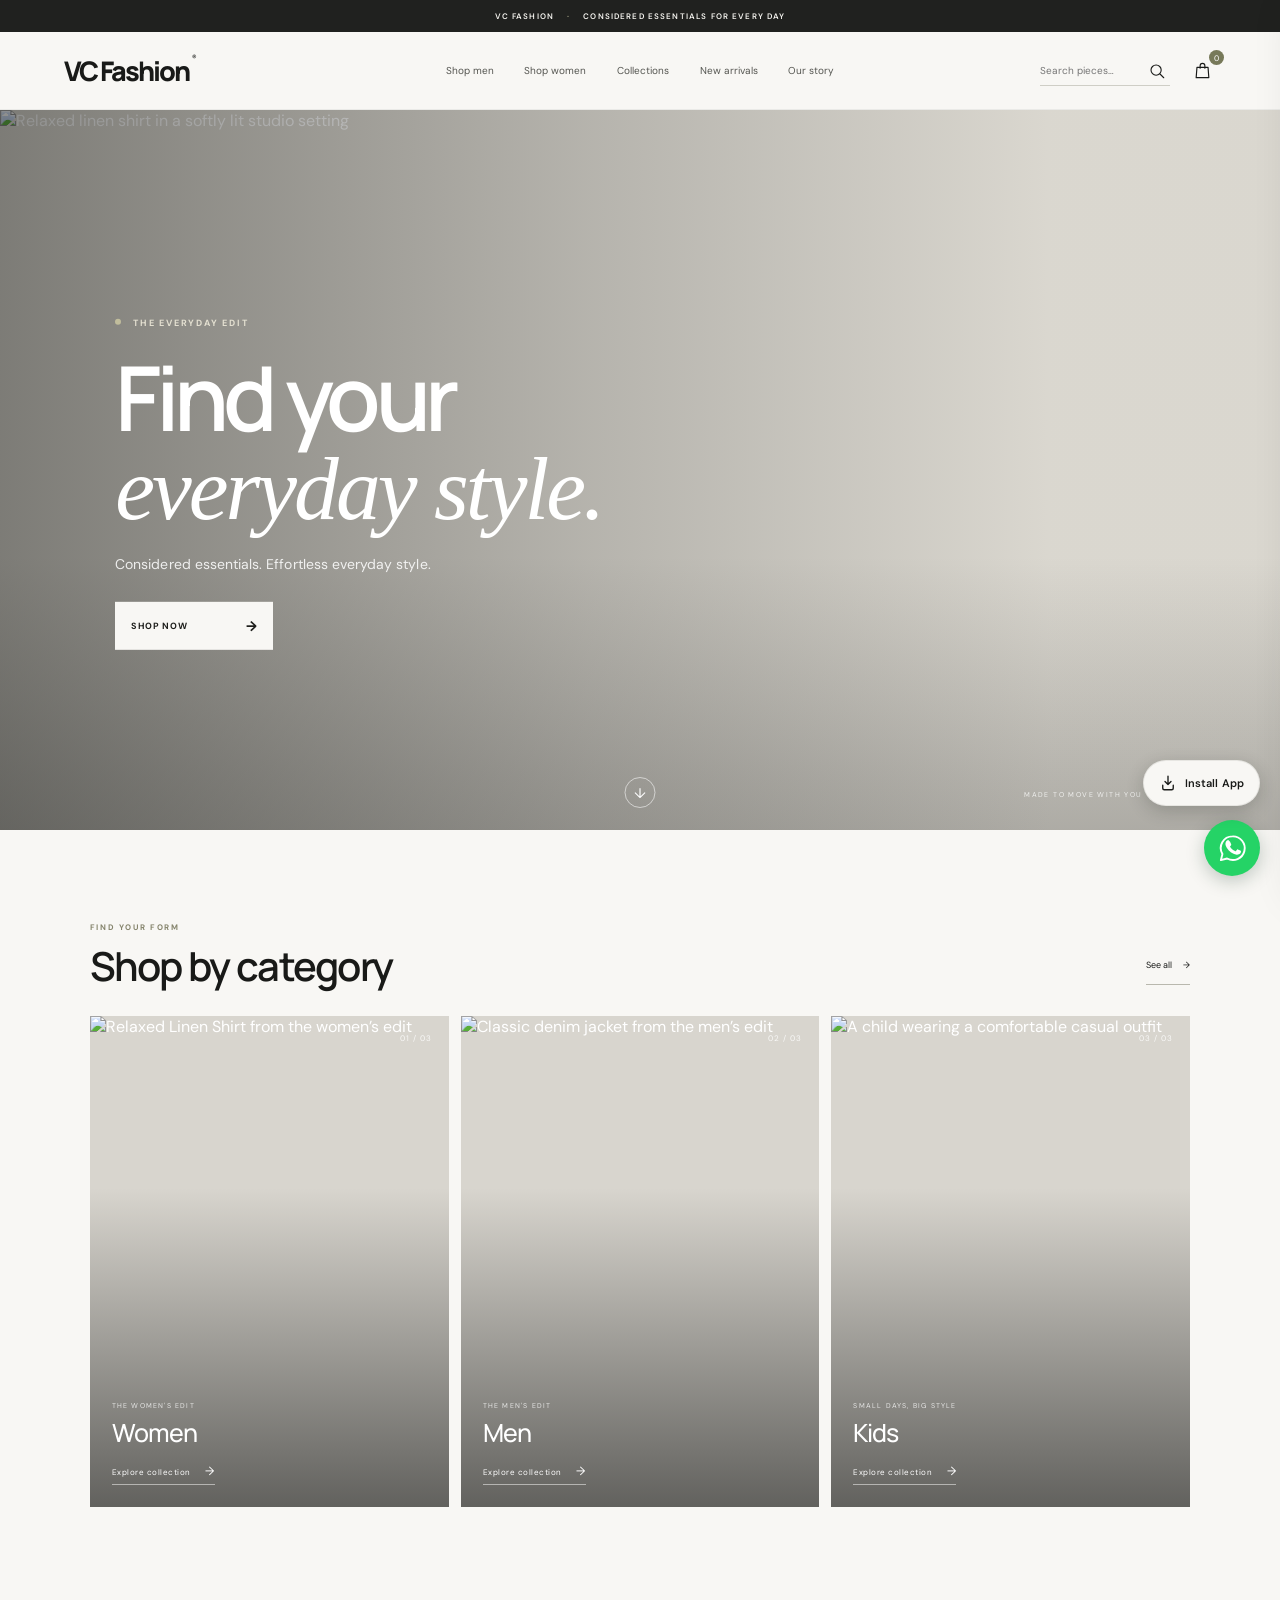
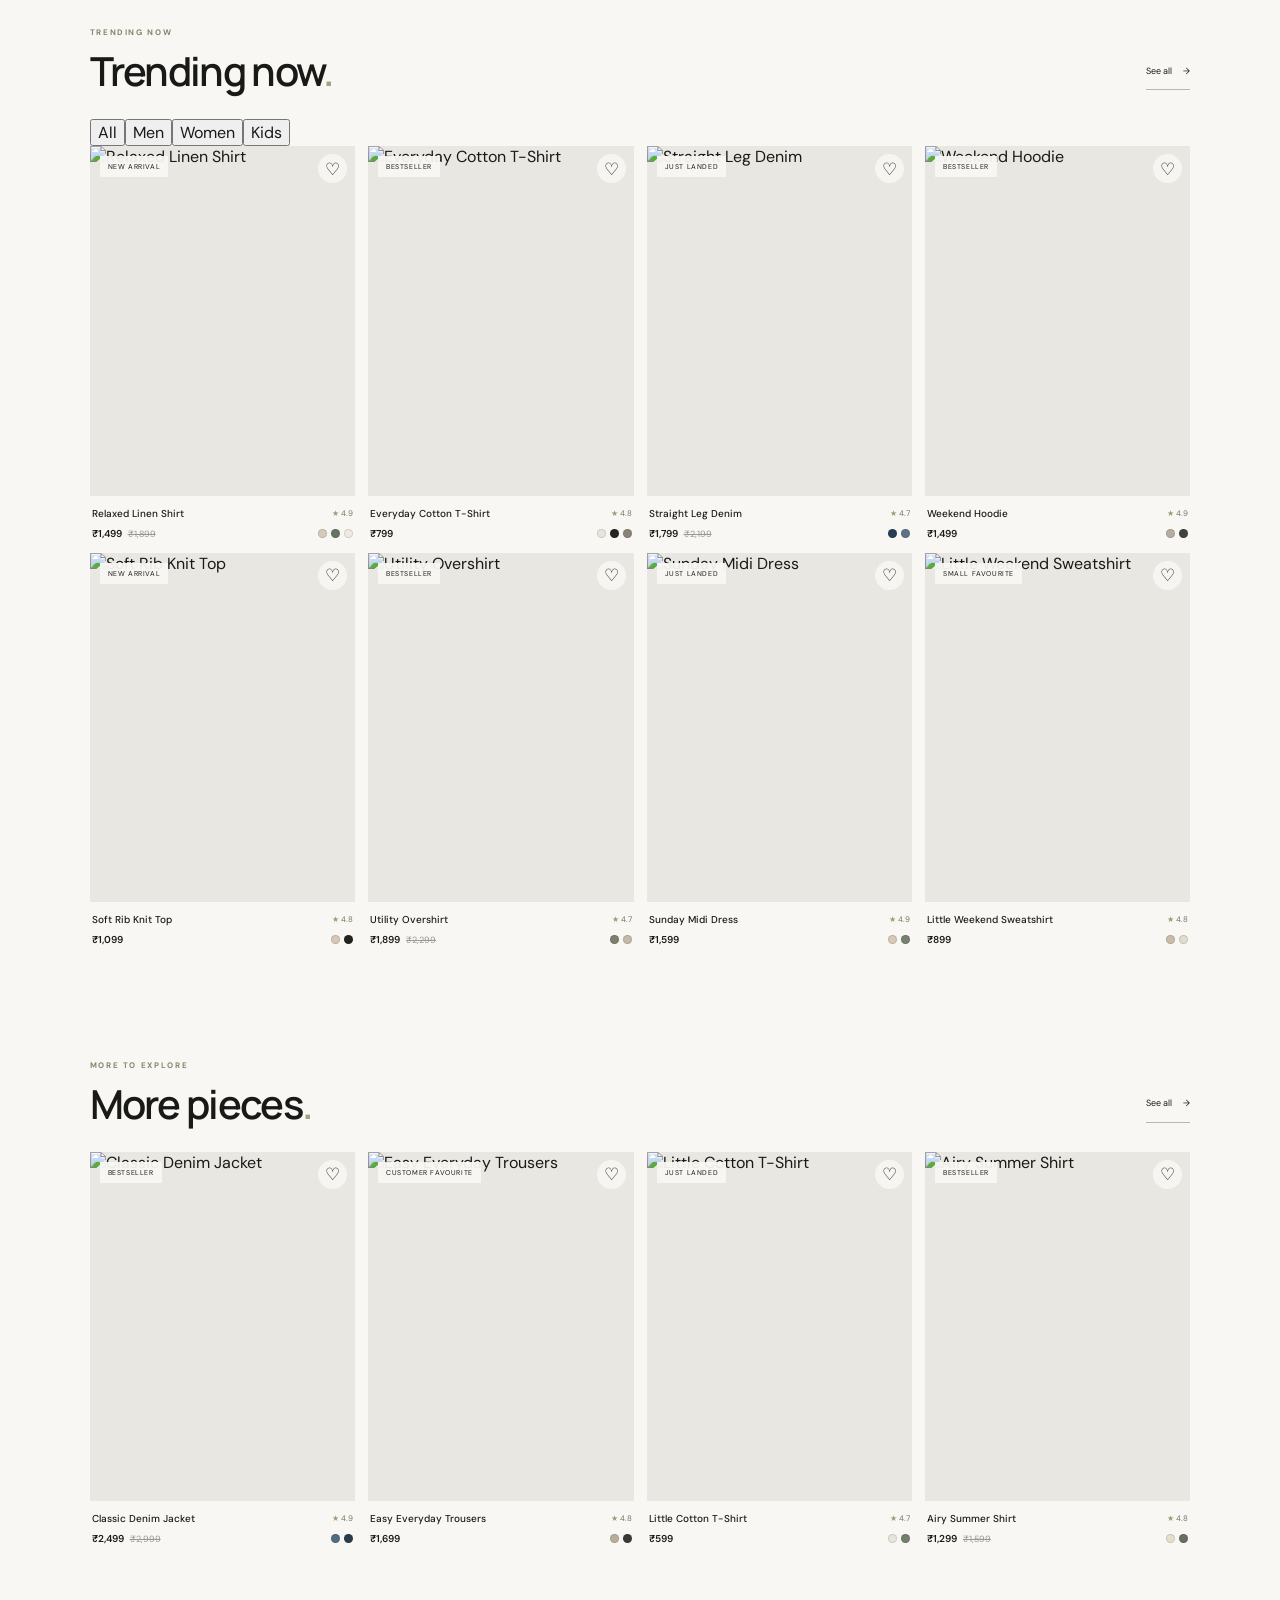
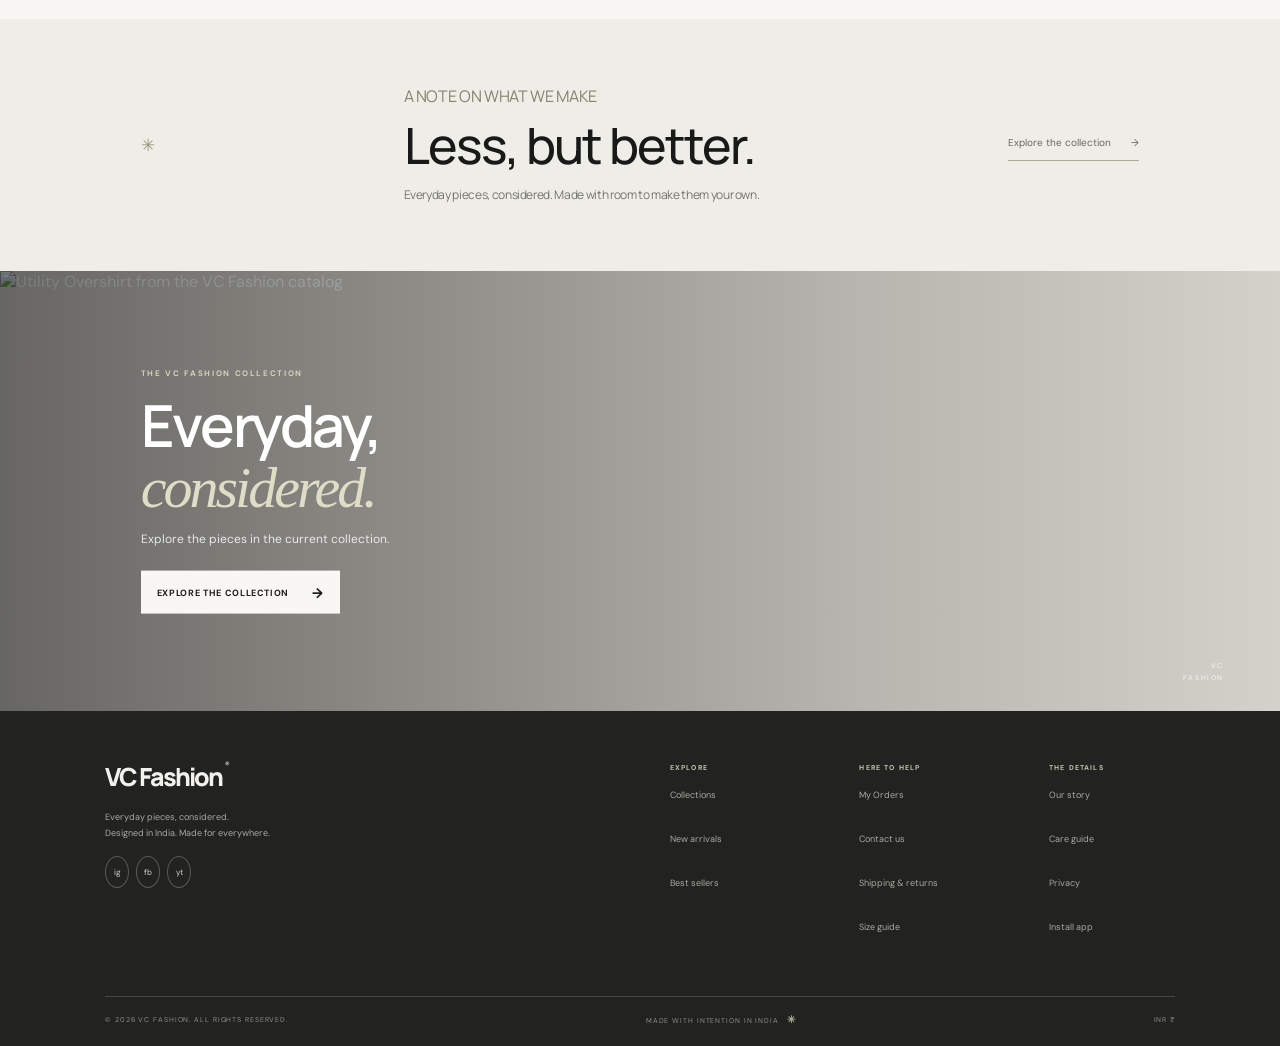
==== commit c8de2cb5: "replace all file" ====
--- a/index.html
+++ b/index.html
@@ -100,6 +100,13 @@
     </svg>
     <span class="whatsapp-channel-tooltip" aria-hidden="true">Join our WhatsApp Channel</span>
   </a>
+  <div class="install-app-float-wrap">
+    <div class="install-instructions install-float-instructions" id="install-float-instructions" hidden></div>
+    <button class="install-app-float" id="install-app-float" type="button" aria-label="Install VC Fashion app" aria-controls="install-float-instructions" aria-expanded="false" hidden>
+      <svg viewBox="0 0 24 24" aria-hidden="true" focusable="false"><path d="M12 3v11m0 0 4-4m-4 4-4-4M5 15v4a2 2 0 0 0 2 2h10a2 2 0 0 0 2-2v-4"/></svg>
+      <span>Install App</span>
+    </button>
+  </div>
   <nav class="mobile-bottom-nav home-mobile-nav" aria-label="Mobile navigation">
     <a href="index.html#home" aria-label="Home" aria-current="page"><svg viewBox="0 0 24 24" aria-hidden="true"><path d="m3 10 9-7 9 7v10a1 1 0 0 1-1 1h-5v-7H9v7H4a1 1 0 0 1-1-1z"></path></svg><span>Home</span></a>
     <a href="index.html#collections" aria-label="Categories"><svg viewBox="0 0 24 24" aria-hidden="true"><rect x="3" y="3" width="8" height="8" rx="1"></rect><rect x="13" y="3" width="8" height="8" rx="1"></rect><rect x="3" y="13" width="8" height="8" rx="1"></rect><rect x="13" y="13" width="8" height="8" rx="1"></rect></svg><span>Categories</span></a>
--- a/style.css
+++ b/style.css
@@ -10,6 +10,7 @@
 .footer-install-button{background:none;border:0;padding:0;margin:0;text-align:left;font:inherit;font-size:9px;color:#aaa99f;cursor:pointer;transition:color .2s}
 .footer-install-button:hover{color:#fff}
 .install-instructions{display:flex;flex-direction:column;gap:6px;font-size:8px;line-height:1.7;color:#8e8f86}
+.install-instructions[hidden],.install-app-float[hidden]{display:none}
 .install-instructions strong{color:#c5c3ae;font-weight:600;letter-spacing:.3px}
 .install-instructions ul{margin:0;padding-left:13px;display:flex;flex-direction:column;gap:4px}
 @media(max-width:680px){.footer-install-button{font-size:8px}.install-instructions{font-size:7px}}
@@ -348,6 +349,15 @@
 .whatsapp-channel-tooltip:after{content:"";position:absolute;top:50%;left:100%;transform:translateY(-50%);border:5px solid transparent;border-left-color:#20211f}
 @media(hover:hover) and (pointer:fine){.whatsapp-channel-float:hover .whatsapp-channel-tooltip,.whatsapp-channel-float:focus-visible .whatsapp-channel-tooltip{opacity:1;visibility:visible;transform:translate(0,-50%)}}
 @media(max-width:680px){.whatsapp-channel-float{right:max(14px,env(safe-area-inset-right) + 8px);bottom:calc(154px + env(safe-area-inset-bottom));width:52px;height:52px}.whatsapp-channel-float svg{width:29px;height:29px}.whatsapp-channel-tooltip{display:none}}
+.install-app-float-wrap{position:fixed;right:max(20px,env(safe-area-inset-right) + 12px);bottom:94px;z-index:15;display:flex;flex-direction:column;align-items:flex-end;gap:10px}
+.install-app-float{min-height:46px;display:flex;align-items:center;justify-content:center;gap:8px;padding:0 15px;border:1px solid rgba(25,26,24,.08);border-radius:999px;background:var(--paper);color:var(--ink);box-shadow:0 5px 18px rgba(21,24,20,.2);font:600 11px var(--sans);letter-spacing:.1px;white-space:nowrap;cursor:pointer;transition:background-color .18s ease,transform .18s ease,box-shadow .18s ease}
+.install-app-float:hover{background:#fff;transform:translateY(-2px);box-shadow:0 7px 22px rgba(21,24,20,.25)}
+.install-app-float:focus-visible{outline:3px solid #fff;outline-offset:3px;box-shadow:0 0 0 6px #777959}
+.install-app-float svg{width:18px;height:18px;fill:none;stroke:currentColor;stroke-width:1.8;stroke-linecap:round;stroke-linejoin:round}
+.install-float-instructions{width:min(300px,calc(100vw - 32px));max-height:min(45vh,320px);overflow:auto;padding:14px 16px;border:1px solid rgba(25,26,24,.08);border-radius:12px;background:#20211f;box-shadow:0 8px 28px rgba(0,0,0,.22);font-size:10px;color:#c5c3ae}
+.install-float-instructions strong{color:#f5f4ef}
+@media(max-width:680px){.install-app-float-wrap{right:max(14px,env(safe-area-inset-right) + 8px);bottom:calc(86px + env(safe-area-inset-bottom));gap:8px}.install-app-float{min-height:44px;padding:0 13px;font-size:10px}.install-float-instructions{max-height:35vh}}
+@media(prefers-reduced-motion:reduce){.install-app-float{transition:none}}
 
 /* Best Seller hero carousel, revealed only when the admin-selected list is non-empty. */
 .hero.has-bestsellers{background:#232420}
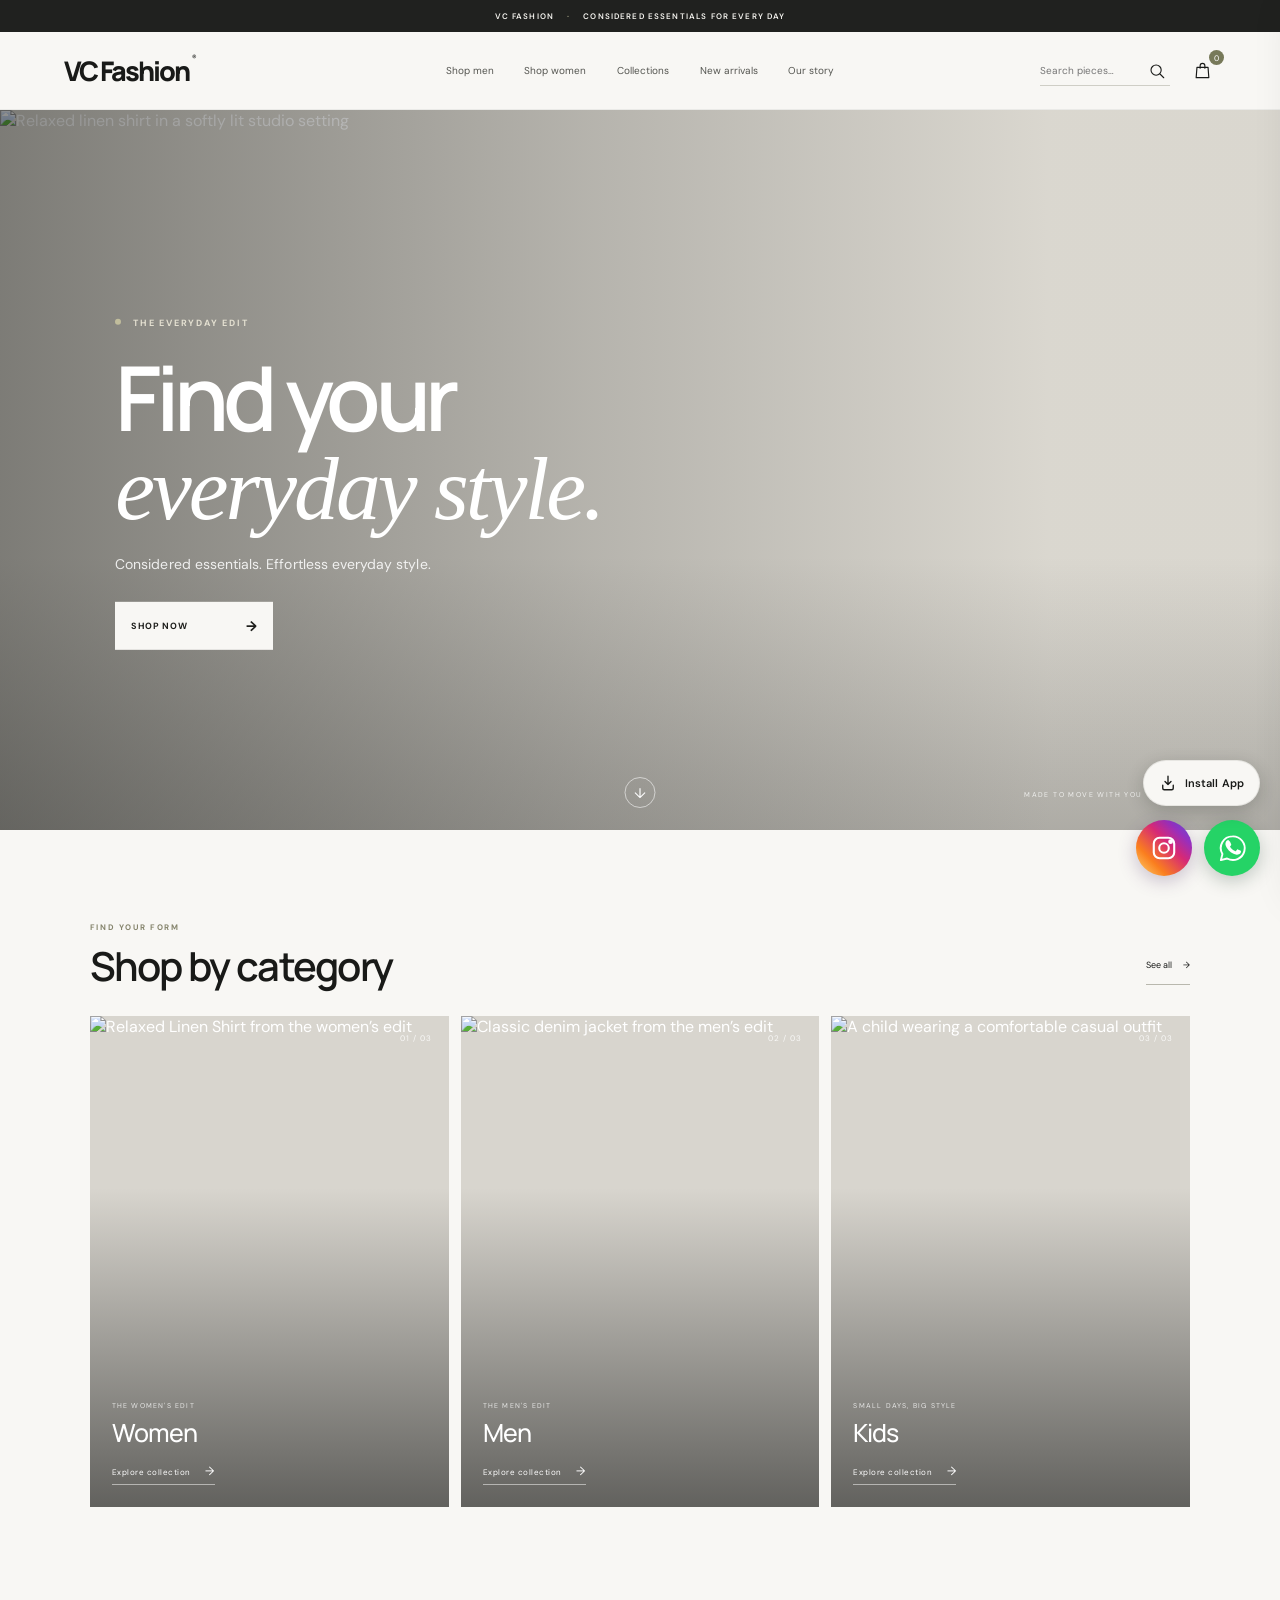
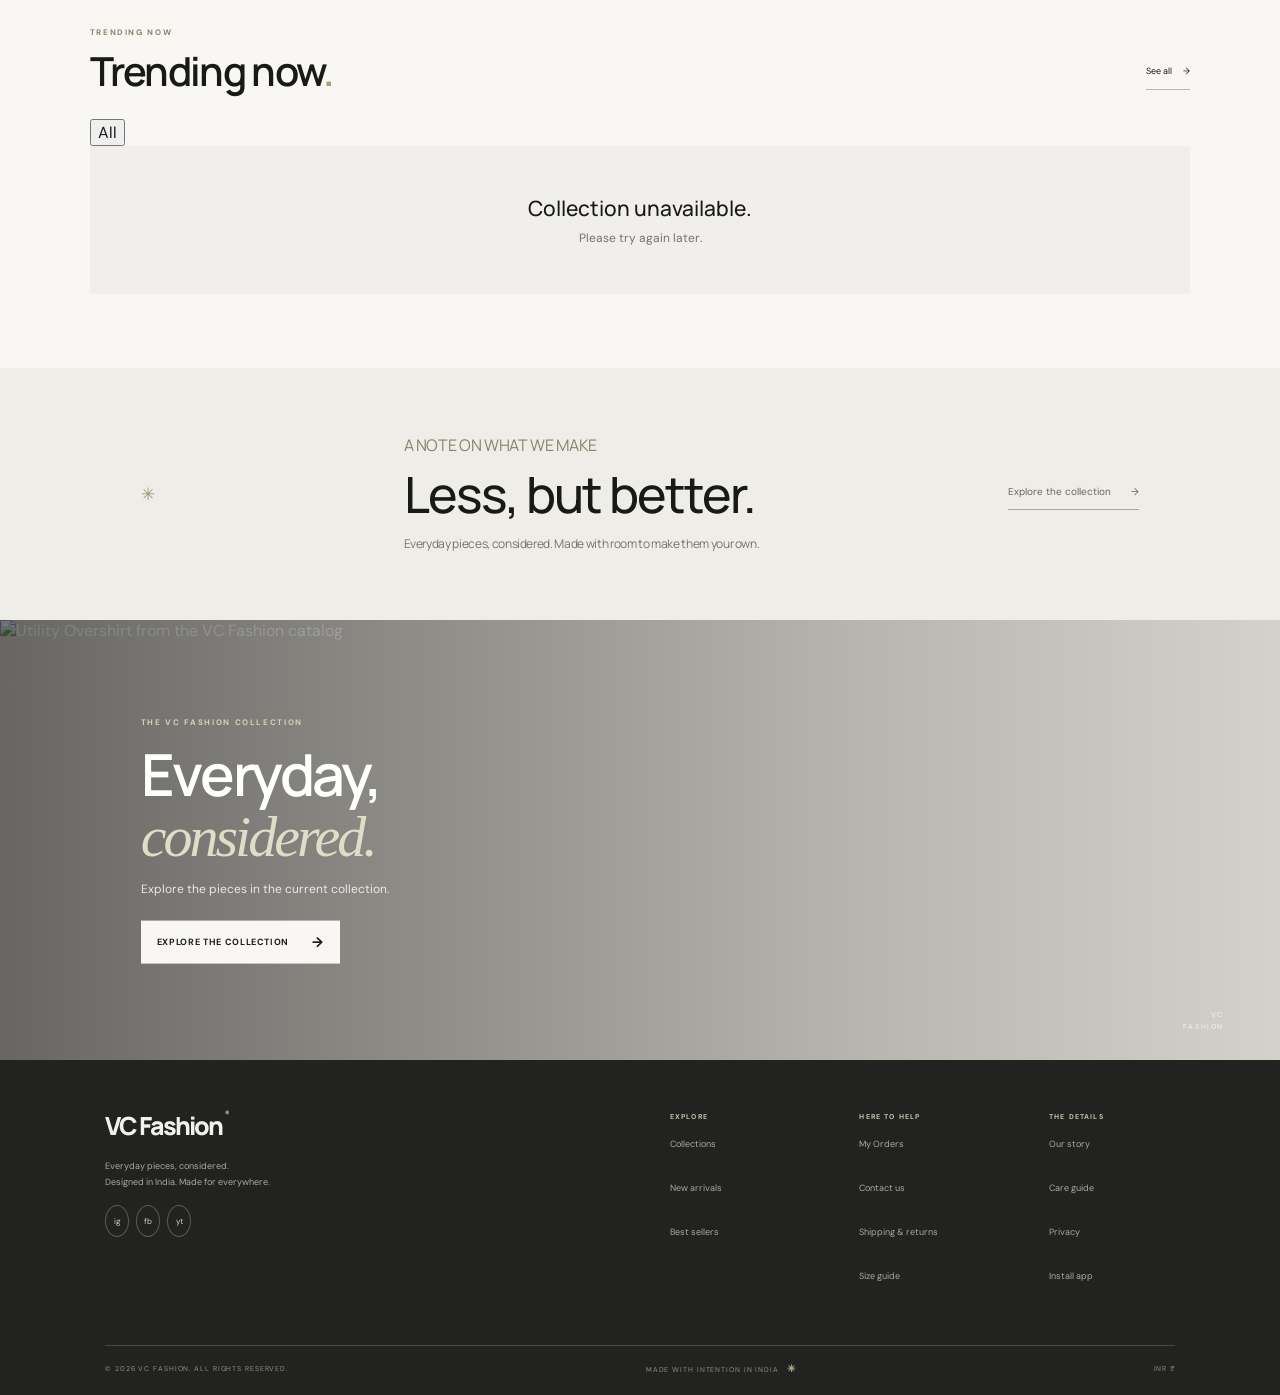
==== commit 0dd9fd2b: "replace and fix" ====
--- a/index.html
+++ b/index.html
@@ -24,6 +24,7 @@
   <script src="supabase-client.js" defer></script>
   <script src="catalog-service.js" defer></script>
   <script src="commerce.js" defer></script>
+  <script src="share.js" defer></script>
   <script src="script.js" defer></script>
   <script src="pwa.js" defer></script>
 </head>
@@ -46,7 +47,7 @@
   <main id="home">
     <section class="hero" aria-labelledby="hero-title">
       <!-- Local catalog image used as the current editorial hero asset. -->
-      <img class="hero-image" src="img/photo-1598554747436-c9293d6a588f.avif" width="1200" height="1500" alt="Relaxed linen shirt in a softly lit studio setting" fetchpriority="high">
+      <img class="hero-image" src="img/photo-1598554747436-c9293d6a588f.avif" width="1200" height="1500" alt="Relaxed linen shirt in a softly lit studio setting" decoding="async" fetchpriority="high">
       <div class="hero-overlay"></div>
       <div class="hero-content"><p class="hero-kicker"><span></span> THE EVERYDAY EDIT</p><h1 id="hero-title">Find your<br><em>everyday style.</em></h1><p class="hero-subtitle">Considered essentials. Effortless everyday style.</p><div class="hero-buttons"><a class="button button-light" href="shop.html">Shop now <span aria-hidden="true">→</span></a></div></div>
       <div class="hero-side-note">MADE TO MOVE WITH YOU <span>—</span> VC FASHION</div><a class="hero-scroll" href="#collections" aria-label="Scroll to collections">↓</a>
@@ -100,6 +101,13 @@
     </svg>
     <span class="whatsapp-channel-tooltip" aria-hidden="true">Join our WhatsApp Channel</span>
   </a>
+  <a class="instagram-channel-float" href="https://www.instagram.com/vaishnavi_collection_kunda/" target="_blank" rel="noopener noreferrer" aria-label="Visit our Instagram">
+    <svg viewBox="0 0 24 24" width="28" height="28" aria-hidden="true" focusable="false">
+      <rect x="3.25" y="3.25" width="17.5" height="17.5" rx="5" fill="none" stroke="#fff" stroke-width="1.8"/>
+      <circle cx="12" cy="12" r="4.1" fill="none" stroke="#fff" stroke-width="1.8"/>
+      <circle cx="17.65" cy="6.55" r="1.15" fill="#fff"/>
+    </svg>
+  </a>
   <div class="install-app-float-wrap">
     <div class="install-instructions install-float-instructions" id="install-float-instructions" hidden></div>
     <button class="install-app-float" id="install-app-float" type="button" aria-label="Install VC Fashion app" aria-controls="install-float-instructions" aria-expanded="false" hidden>
--- a/style.css
+++ b/style.css
@@ -345,10 +345,14 @@
 .whatsapp-channel-float:hover{background:#1fbd5a;transform:translateY(-2px);box-shadow:0 7px 22px rgba(21,54,34,.3)}
 .whatsapp-channel-float:focus-visible{outline:3px solid #fff;outline-offset:3px;box-shadow:0 0 0 6px #146c43}
 .whatsapp-channel-float svg{width:31px;height:31px}
+.instagram-channel-float{appearance:none;-webkit-appearance:none;position:fixed;right:calc(max(20px,env(safe-area-inset-right) + 12px) + 68px);bottom:24px;z-index:15;box-sizing:border-box;flex:none;width:56px;height:56px;min-width:56px;min-height:56px;padding:0;overflow:hidden;display:grid;place-items:center;border:0;border-radius:50%;background-color:#d62976;background-image:linear-gradient(45deg,#feda75 0%,#fa7e1e 28%,#d62976 58%,#962fbf 78%,#4f5bd5 100%);color:#fff;box-shadow:0 5px 18px rgba(79,45,101,.28);transition:filter .18s ease,transform .18s ease,box-shadow .18s ease}
+.instagram-channel-float:hover{filter:brightness(1.08);transform:translateY(-2px);box-shadow:0 7px 22px rgba(79,45,101,.34)}
+.instagram-channel-float:focus-visible{outline:3px solid #fff;outline-offset:3px;box-shadow:0 0 0 6px #962fbf}
+.instagram-channel-float svg{display:block;flex:none;width:28px;height:28px;max-width:100%;fill:none;stroke:#fff;stroke-width:1.8;stroke-linecap:round;stroke-linejoin:round}
 .whatsapp-channel-tooltip{position:absolute;right:calc(100% + 11px);top:50%;width:max-content;max-width:calc(100vw - 110px);padding:9px 11px;transform:translate(4px,-50%);border-radius:4px;background:#20211f;color:#fff;font:500 11px var(--sans);opacity:0;visibility:hidden;pointer-events:none;transition:opacity .16s ease,transform .16s ease,visibility .16s ease}
 .whatsapp-channel-tooltip:after{content:"";position:absolute;top:50%;left:100%;transform:translateY(-50%);border:5px solid transparent;border-left-color:#20211f}
 @media(hover:hover) and (pointer:fine){.whatsapp-channel-float:hover .whatsapp-channel-tooltip,.whatsapp-channel-float:focus-visible .whatsapp-channel-tooltip{opacity:1;visibility:visible;transform:translate(0,-50%)}}
-@media(max-width:680px){.whatsapp-channel-float{right:max(14px,env(safe-area-inset-right) + 8px);bottom:calc(154px + env(safe-area-inset-bottom));width:52px;height:52px}.whatsapp-channel-float svg{width:29px;height:29px}.whatsapp-channel-tooltip{display:none}}
+@media(max-width:680px){.whatsapp-channel-float{right:max(14px,env(safe-area-inset-right) + 8px);bottom:calc(154px + env(safe-area-inset-bottom));width:52px;height:52px}.whatsapp-channel-float svg{width:29px;height:29px}.whatsapp-channel-tooltip{display:none}.instagram-channel-float{right:calc(max(14px,env(safe-area-inset-right) + 8px) + 64px);bottom:calc(154px + env(safe-area-inset-bottom));width:52px;height:52px}.instagram-channel-float svg{width:26px;height:26px}}
 .install-app-float-wrap{position:fixed;right:max(20px,env(safe-area-inset-right) + 12px);bottom:94px;z-index:15;display:flex;flex-direction:column;align-items:flex-end;gap:10px}
 .install-app-float{min-height:46px;display:flex;align-items:center;justify-content:center;gap:8px;padding:0 15px;border:1px solid rgba(25,26,24,.08);border-radius:999px;background:var(--paper);color:var(--ink);box-shadow:0 5px 18px rgba(21,24,20,.2);font:600 11px var(--sans);letter-spacing:.1px;white-space:nowrap;cursor:pointer;transition:background-color .18s ease,transform .18s ease,box-shadow .18s ease}
 .install-app-float:hover{background:#fff;transform:translateY(-2px);box-shadow:0 7px 22px rgba(21,24,20,.25)}
@@ -396,3 +400,20 @@
   .home-page .home-editorial{padding-left:max(clamp(28px,11vw,164px),calc((100vw - 1070px)/2));padding-right:max(clamp(28px,11vw,164px),calc((100vw - 1070px)/2))}
   .promo-mark{right:min(6vw,56px)}
 }
+
+/* Product sharing controls */
+.product-image .share-product-button{position:absolute;z-index:3;top:8px;right:44px;width:29px;height:29px;padding:0;display:grid;place-items:center;border:0;border-radius:50%;background:rgba(248,247,244,.9);cursor:pointer}
+.product-image .share-product-button svg,.detail-share-button svg,.search-result-card .share-product-button svg{width:15px;height:15px;fill:none;stroke:currentColor;stroke-width:1.5;stroke-linecap:round;stroke-linejoin:round}
+.share-product-button:hover,.share-product-button:focus-visible{background:#252622;color:#fff}
+.share-product-button:focus-visible{outline:2px solid #777959;outline-offset:2px}
+.share-menu{position:fixed;z-index:100;display:flex;flex-direction:column;width:220px;padding:7px;background:#fff;border:1px solid var(--line);box-shadow:0 12px 32px rgba(22,23,20,.18);border-radius:12px}
+.share-menu[hidden]{display:none}
+.share-menu button{width:100%;padding:10px 11px;border:0;border-radius:7px;background:transparent;text-align:left;font-size:11px;cursor:pointer}
+.share-menu button:hover,.share-menu button:focus-visible{background:#f1f0eb;outline:0}
+.share-menu-note{margin:0;padding:0 11px 7px;color:#777770;font-size:9px;line-height:1.45}
+.search-result-card .share-product-button{position:static;flex:none;width:34px;height:34px;padding:0;display:grid;place-items:center;border:1px solid var(--line);border-radius:50%;background:#f8f7f4;cursor:pointer}
+@media(max-width:680px){.product-image .share-product-button{top:6px;right:40px;width:27px;height:27px}}
+@media(max-width:680px){.home-page .product-image .share-product-button{right:52px}}
+.detail-info .detail-share-button{appearance:none;-webkit-appearance:none;position:static;width:100%;min-height:42px;margin-top:10px;padding:0 14px;display:flex;align-items:center;justify-content:center;gap:9px;border:1px solid #d9d8d0;border-radius:2px;background:transparent;color:#4d4e47;font-family:var(--sans);font-size:9px;line-height:1;letter-spacing:.55px;text-transform:uppercase;cursor:pointer}
+.detail-info .detail-share-button svg{display:block;flex:none;width:18px;height:18px;fill:none;stroke:currentColor;stroke-width:1.7;stroke-linecap:round;stroke-linejoin:round}
+.detail-info .detail-share-button:hover{border-color:#262723;background:#eeede7;color:#262723}
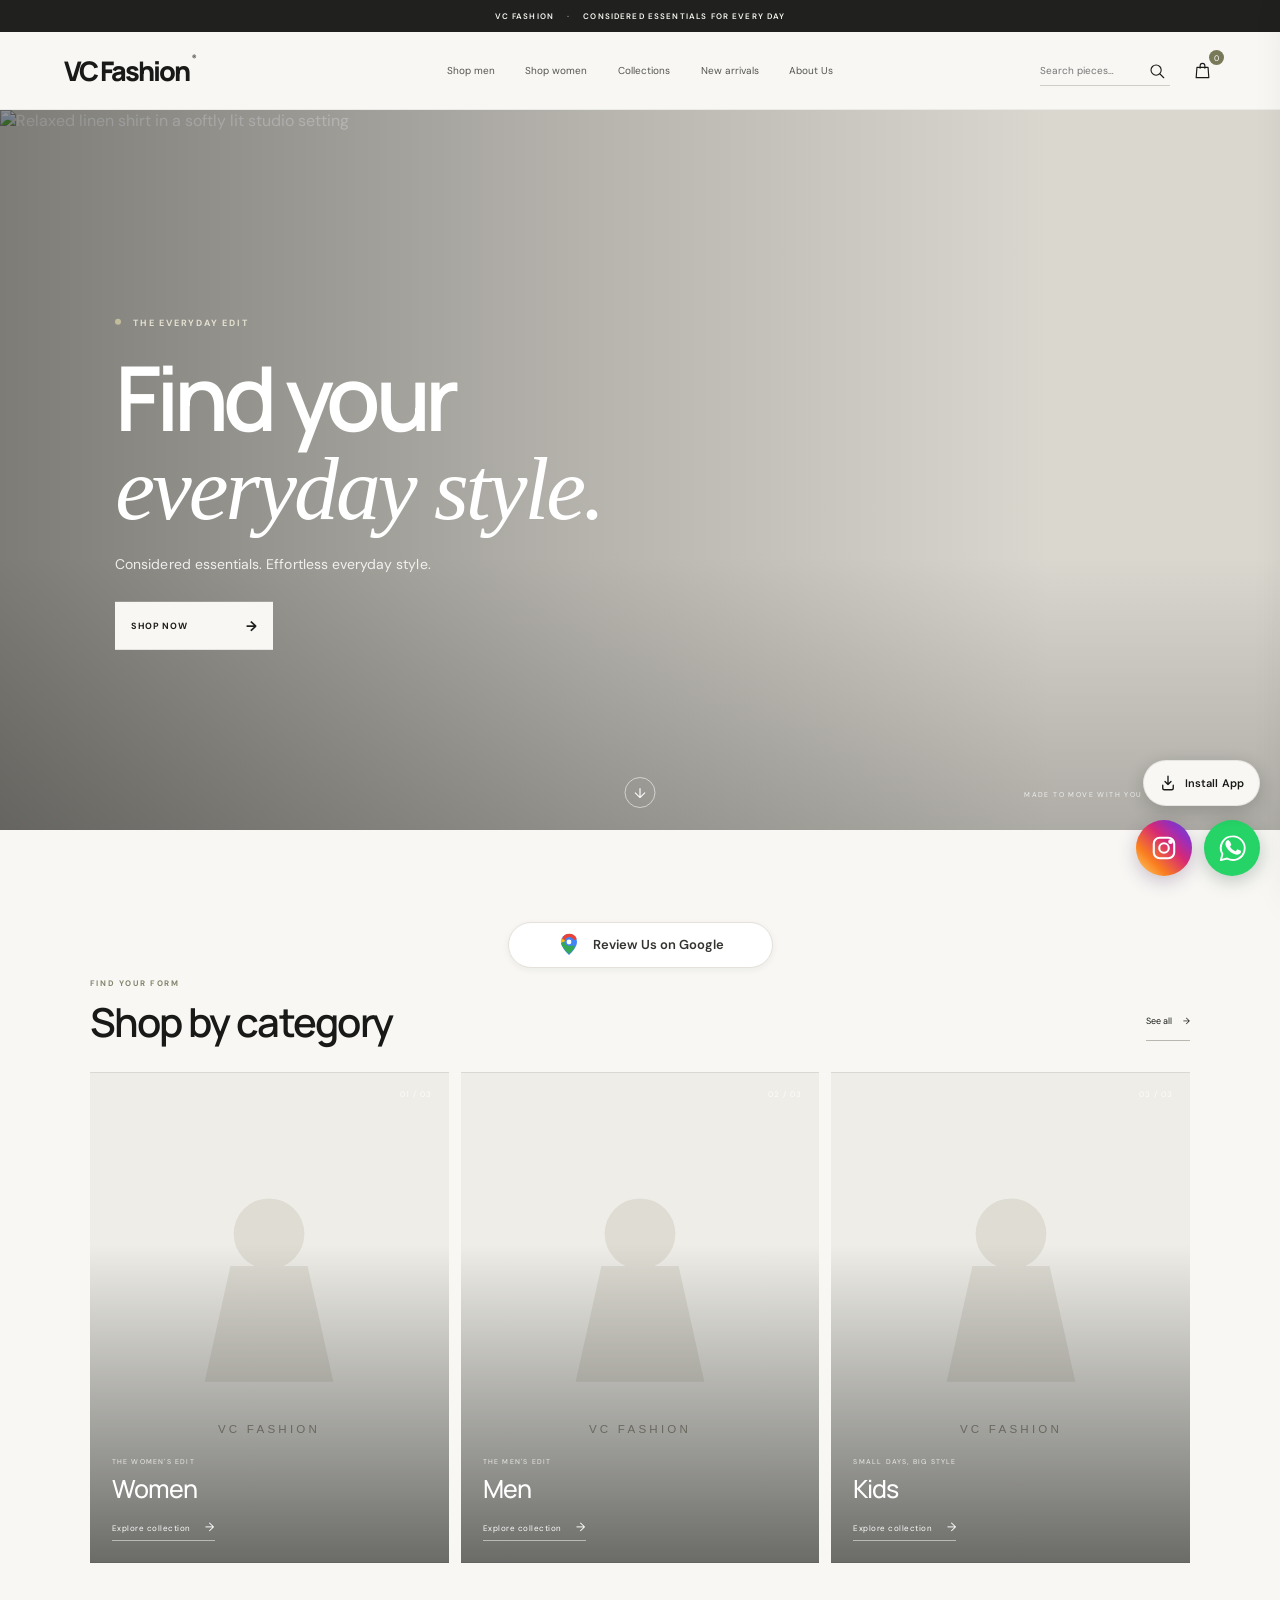
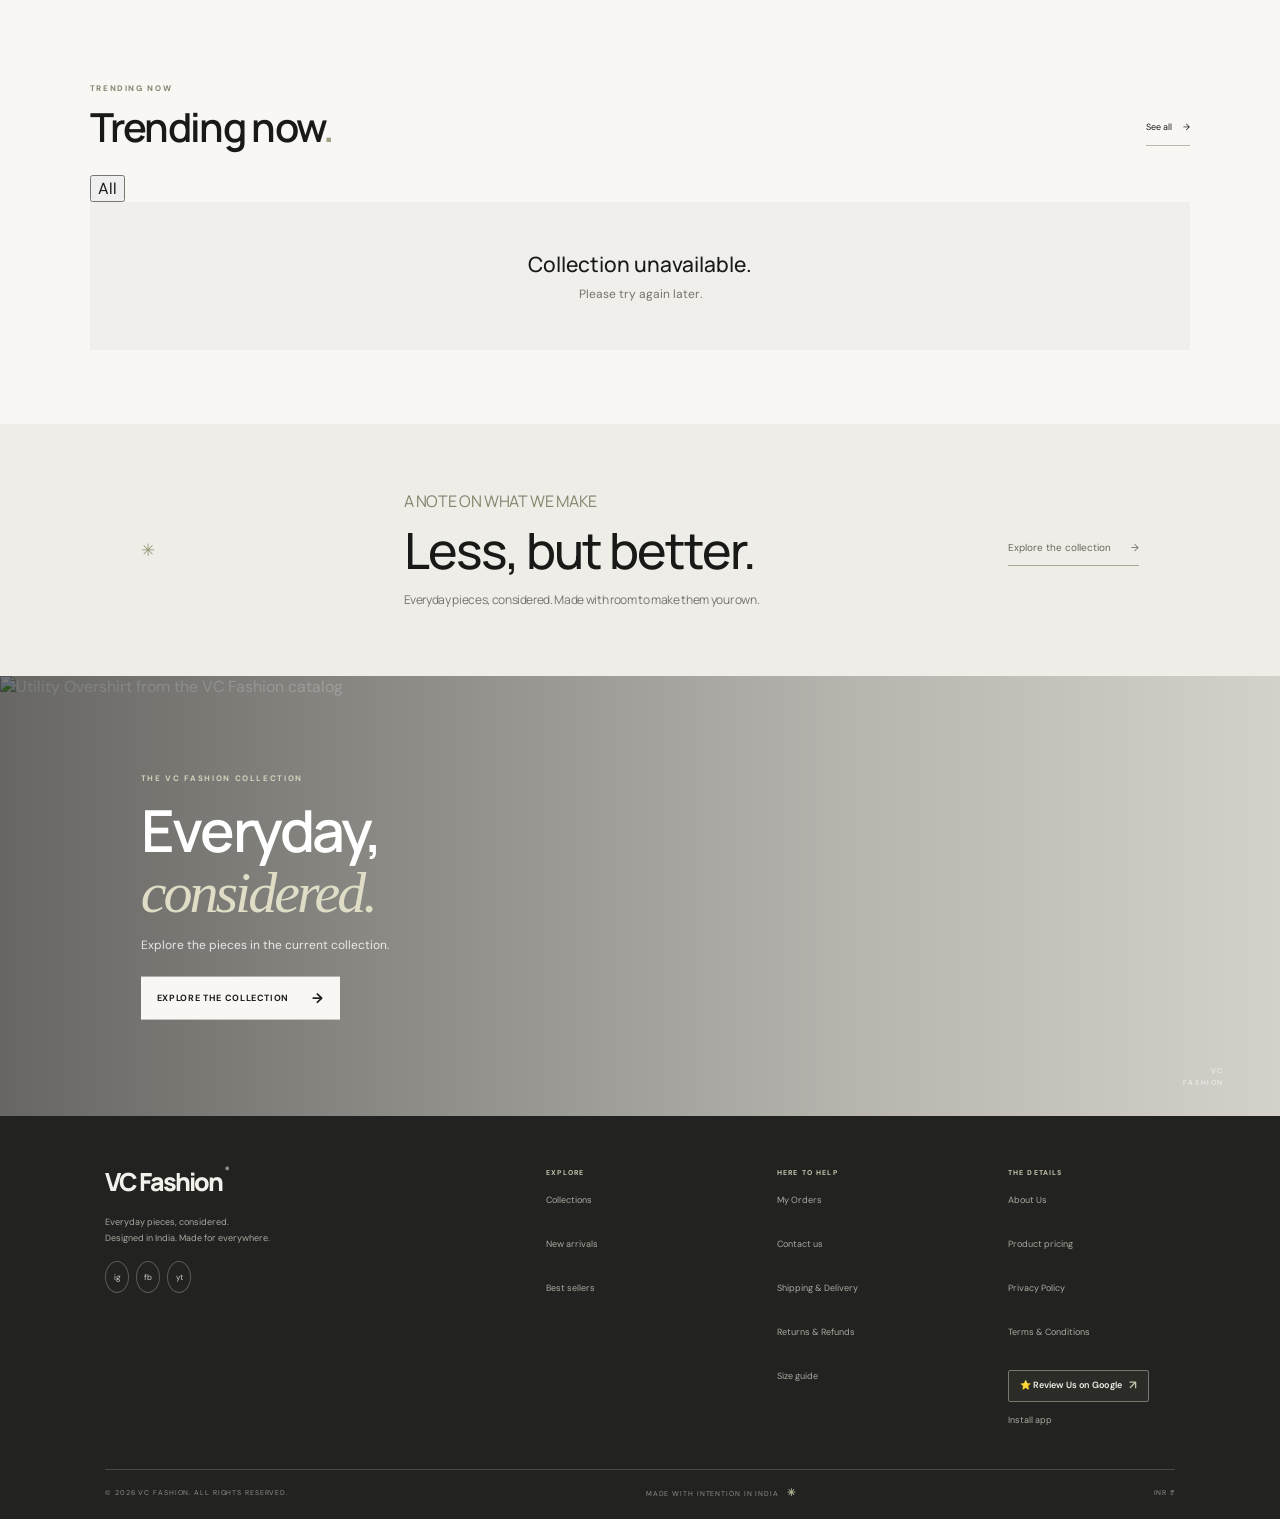
==== commit 49c0a21b: "replace and add new fetures" ====
--- a/index.html
+++ b/index.html
@@ -35,7 +35,7 @@
     <a class="wordmark" href="#home" aria-label="VC Fashion home">VC Fashion<span>®</span></a>
     <p class="home-greeting">Welcome to VC Fashion</p>
     <nav class="main-nav" id="main-nav" aria-label="Main navigation">
-      <a href="shop.html?category=Men">Shop men</a><a href="shop.html?category=Women">Shop women</a><a href="#collections">Collections</a><a href="#new-arrivals">New arrivals</a><a href="#our-story">Our story</a>
+      <a href="shop.html?category=Men">Shop men</a><a href="shop.html?category=Women">Shop women</a><a href="#collections">Collections</a><a href="#new-arrivals">New arrivals</a><a href="about.html">About Us</a>
     </nav>
     <div class="header-actions">
       <form class="search-form" id="search-form" role="search"><label class="sr-only" for="product-search">Search products</label><input id="product-search" type="search" placeholder="Search pieces…" autocomplete="off" aria-controls="new-arrivals"><button class="search-clear" type="button" aria-label="Clear search" hidden>×</button><button class="icon-button search-button" type="submit" aria-label="Search products"><svg viewBox="0 0 24 24" aria-hidden="true"><circle cx="10.8" cy="10.8" r="6.8"></circle><path d="m16 16 5 5"></path></svg></button></form>
@@ -62,11 +62,12 @@
     </section>
 
     <section class="categories section-wrap" id="collections" aria-labelledby="collections-title">
+      <a class="home-google-review" href="https://g.page/r/CaxNEvim2F4cEBI/review" target="_blank" rel="noopener noreferrer" aria-label="Review Us on Google" title="Review Us on Google"><svg class="home-google-review__icon" width="24" height="24" viewBox="0 0 24 24" aria-hidden="true" focusable="false"><path fill="#4285f4" d="M12 22s8-7.1 8-13a8 8 0 1 0-16 0c0 5.9 8 13 8 13Z"/><path fill="#ea4335" d="M12 4a5 5 0 0 1 4.7 3.3l3-1.6A8 8 0 0 0 5 5.7l3 1.6A5 5 0 0 1 12 4Z"/><path fill="#fbbc04" d="M4.3 5.7A8 8 0 0 0 4 9.9l3.4-1.2a5 5 0 0 1 .6-1.4l-3-1.6Z"/><path fill="#34a853" d="M4 9.9c.6 3.2 4.5 8 8 11.1 2.2-2 4.5-4.6 6.1-7l-3-1.8A5 5 0 0 1 7.4 8.7L4 9.9Z"/><circle cx="12" cy="9" r="2.4" fill="#fff"/></svg><span class="home-google-review-label">Review Us on Google</span></a>
       <div class="section-heading"><div><p class="eyebrow">FIND YOUR FORM</p><h2 id="collections-title">Shop by category</h2></div><a class="text-link" href="shop.html">See all <span aria-hidden="true">→</span></a></div>
       <div class="category-grid">
-        <a class="category-card category-large" href="shop.html?category=Women"><img src="img/photo-1598554747436-c9293d6a588f.avif" width="800" height="1000" alt="Relaxed Linen Shirt from the women’s edit" loading="lazy"><span class="category-number">01 / 03</span><span class="category-copy"><span>THE WOMEN'S EDIT</span><strong>Women</strong><span class="category-cta">Explore collection <b aria-hidden="true">→</b></span></span></a>
-        <a class="category-card" href="shop.html?category=Men"><img src="img/photo-1516257984-b1b4d707412e.avif" width="800" height="1000" alt="Classic denim jacket from the men’s edit" loading="lazy"><span class="category-number">02 / 03</span><span class="category-copy"><span>THE MEN'S EDIT</span><strong>Men</strong><span class="category-cta">Explore collection <b aria-hidden="true">→</b></span></span></a>
-        <a class="category-card" href="shop.html?category=Kids"><img src="img/photo-1519238263530-99bdd11df2ea.avif" width="800" height="1000" alt="A child wearing a comfortable casual outfit" loading="lazy"><span class="category-number">03 / 03</span><span class="category-copy"><span>SMALL DAYS, BIG STYLE</span><strong>Kids</strong><span class="category-cta">Explore collection <b aria-hidden="true">→</b></span></span></a>
+        <a class="category-card category-large" href="shop.html?category=Women"><img data-home-category-image="women" width="800" height="1000" alt="" loading="lazy" decoding="async"><span class="category-number">01 / 03</span><span class="category-copy"><span>THE WOMEN'S EDIT</span><strong>Women</strong><span class="category-cta">Explore collection <b aria-hidden="true">→</b></span></span></a>
+        <a class="category-card" href="shop.html?category=Men"><img data-home-category-image="men" width="800" height="1000" alt="" loading="lazy" decoding="async"><span class="category-number">02 / 03</span><span class="category-copy"><span>THE MEN'S EDIT</span><strong>Men</strong><span class="category-cta">Explore collection <b aria-hidden="true">→</b></span></span></a>
+        <a class="category-card" href="shop.html?category=Kids"><img data-home-category-image="kids" width="800" height="1000" alt="" loading="lazy" decoding="async"><span class="category-number">03 / 03</span><span class="category-copy"><span>SMALL DAYS, BIG STYLE</span><strong>Kids</strong><span class="category-cta">Explore collection <b aria-hidden="true">→</b></span></span></a>
       </div>
     </section>
 
@@ -85,11 +86,11 @@
 
     <section class="intro-band home-editorial" id="our-story" aria-labelledby="story-title"><span class="intro-star" aria-hidden="true">✳</span><div><p class="eyebrow">A NOTE ON WHAT WE MAKE</p><h2 id="story-title">Less, but better.</h2><p>Everyday pieces, considered. Made with room to make them your own.</p></div><a href="shop.html">Explore the collection <span aria-hidden="true">→</span></a></section>
 
-    <section class="promo-banner home-closing" aria-labelledby="closing-title"><img src="img/photo-1603252110481-7ba873bf42ab.avif" width="1200" height="750" alt="Utility Overshirt from the VC Fashion catalog" loading="lazy"><div class="promo-shade"></div><div class="promo-content"><p class="eyebrow">THE VC FASHION COLLECTION</p><h2 id="closing-title">Everyday, <em>considered.</em></h2><p>Explore the pieces in the current collection.</p><a class="button button-light" href="shop.html">Explore the collection <span aria-hidden="true">→</span></a></div><span class="promo-mark">VC<br>FASHION</span></section>
+    <section class="promo-banner home-closing" aria-labelledby="closing-title"><img data-home-men-hero-image data-fallback-src="img/photo-1603252110481-7ba873bf42ab.avif" data-fallback-alt="Utility Overshirt from the VC Fashion catalog" width="1200" height="750" alt="" loading="lazy" decoding="async"><div class="promo-shade"></div><div class="promo-content"><p class="eyebrow">THE VC FASHION COLLECTION</p><h2 id="closing-title">Everyday, <em>considered.</em></h2><p>Explore the pieces in the current collection.</p><a class="button button-light" href="shop.html">Explore the collection <span aria-hidden="true">→</span></a></div><span class="promo-mark">VC<br>FASHION</span></section>
 
   </main>
 
-  <footer class="footer"><div class="footer-top"><div class="footer-brand-col"><a class="wordmark footer-wordmark" href="#home">VC Fashion<span>®</span></a><p>Everyday pieces, considered.<br>Designed in India. Made for everywhere.</p><div class="social-links"><a href="https://www.instagram.com/" target="_blank" rel="noreferrer" aria-label="Instagram">ig</a><a href="https://www.facebook.com/" target="_blank" rel="noreferrer" aria-label="Facebook">fb</a><a href="https://www.youtube.com/" target="_blank" rel="noreferrer" aria-label="YouTube">yt</a></div></div><div class="footer-links"><div><h3>EXPLORE</h3><a href="#collections">Collections</a><a href="#new-arrivals">New arrivals</a><a href="#best-sellers">Best sellers</a></div><div><h3>HERE TO HELP</h3><a href="orders.html">My Orders</a><a href="mailto:hello@vcfashion.example">Contact us</a><a href="mailto:hello@vcfashion.example?subject=Order%20support">Shipping &amp; returns</a><a href="mailto:hello@vcfashion.example?subject=Size%20help">Size guide</a></div><div><h3>THE DETAILS</h3><a href="#our-story">Our story</a><a href="#our-story">Care guide</a><a href="#our-story">Privacy</a><button class="footer-install-button" id="install-app" type="button" hidden>Install app</button><div class="install-instructions" id="install-instructions" hidden></div></div></div></div><div class="footer-bottom"><span>© 2026 VC FASHION. ALL RIGHTS RESERVED.</span><span>MADE WITH INTENTION IN INDIA <b aria-hidden="true">✳</b></span><span>INR ₹</span></div></footer>
+  <footer class="footer"><div class="footer-top"><div class="footer-brand-col"><a class="wordmark footer-wordmark" href="#home">VC Fashion<span>®</span></a><p>Everyday pieces, considered.<br>Designed in India. Made for everywhere.</p><div class="social-links"><a href="https://www.instagram.com/" target="_blank" rel="noreferrer" aria-label="Instagram">ig</a><a href="https://www.facebook.com/" target="_blank" rel="noreferrer" aria-label="Facebook">fb</a><a href="https://www.youtube.com/" target="_blank" rel="noreferrer" aria-label="YouTube">yt</a></div></div><div class="footer-links"><div><h3>EXPLORE</h3><a href="#collections">Collections</a><a href="#new-arrivals">New arrivals</a><a href="#best-sellers">Best sellers</a></div><div><h3>HERE TO HELP</h3><a href="orders.html">My Orders</a><a href="contact.html">Contact us</a><a href="shipping.html">Shipping &amp; Delivery</a><a href="returns.html">Returns &amp; Refunds</a><a href="mailto:20vaibhavd2@gmail.com?subject=Size%20help">Size guide</a></div><div><h3>THE DETAILS</h3><a href="about.html">About Us</a><a href="pricing.html">Product pricing</a><a href="privacy.html">Privacy Policy</a><a href="terms.html">Terms &amp; Conditions</a><a class="google-review-link" href="https://g.page/r/CaxNEvim2F4cEBI/review" target="_blank" rel="noopener noreferrer">⭐ Review Us on Google <span aria-hidden="true">↗</span></a><button class="footer-install-button" id="install-app" type="button" hidden>Install app</button><div class="install-instructions" id="install-instructions" hidden></div></div></div></div><div class="footer-bottom"><span>© 2026 VC FASHION. ALL RIGHTS RESERVED.</span><span>MADE WITH INTENTION IN INDIA <b aria-hidden="true">✳</b></span><span>INR ₹</span></div></footer>
 
   <div class="drawer-backdrop" id="drawer-backdrop" hidden></div><aside class="cart-drawer" id="cart-drawer" aria-labelledby="cart-title" aria-hidden="true"><div class="drawer-header"><button class="drawer-back" type="button" data-cart-back aria-label="Back">&larr; <span>Back</span></button><div><p class="eyebrow">YOUR SELECTION</p><h2 id="cart-title">Shopping bag <span id="drawer-count">(0)</span></h2></div><button class="icon-button drawer-close" id="cart-close" type="button" aria-label="Close shopping bag">×</button></div><div class="cart-items" id="cart-items"></div><div class="cart-empty" id="cart-empty"><span aria-hidden="true">✳</span><p>Your bag is taking a little breather.</p><a href="#new-arrivals" id="continue-shopping">Explore new arrivals →</a></div><div class="cart-summary" id="cart-summary"><div><span>Subtotal</span><strong id="cart-subtotal">₹0</strong></div><p>Shipping and taxes calculated at checkout.</p><button class="checkout-button" id="checkout-button" type="button">Continue to checkout <span aria-hidden="true">→</span></button><small>Payment is completed securely at checkout.</small></div></aside>
 
--- a/style.css
+++ b/style.css
@@ -103,7 +103,7 @@
 .home-page .hero-subtitle{font-size:14px;line-height:1.6;max-width:390px}
 .home-page .hero-buttons .button{min-height:48px;min-width:158px;font-size:9px}
 .home-page .categories{padding-top:92px;padding-bottom:74px}
-.home-page .category-grid{grid-template-columns:repeat(4,minmax(0,1fr));gap:12px}
+.home-page .category-grid{grid-template-columns:repeat(3,minmax(0,1fr));gap:12px}
 .home-page .category-card,.home-page .category-card:first-child{height:auto;min-height:0;aspect-ratio: .73}
 .home-page .category-large{grid-column:auto}
 .home-page .category-card img{object-position:center;transition:transform .55s ease}
@@ -417,3 +417,24 @@
 .detail-info .detail-share-button{appearance:none;-webkit-appearance:none;position:static;width:100%;min-height:42px;margin-top:10px;padding:0 14px;display:flex;align-items:center;justify-content:center;gap:9px;border:1px solid #d9d8d0;border-radius:2px;background:transparent;color:#4d4e47;font-family:var(--sans);font-size:9px;line-height:1;letter-spacing:.55px;text-transform:uppercase;cursor:pointer}
 .detail-info .detail-share-button svg{display:block;flex:none;width:18px;height:18px;fill:none;stroke:currentColor;stroke-width:1.7;stroke-linecap:round;stroke-linejoin:round}
 .detail-info .detail-share-button:hover{border-color:#262723;background:#eeede7;color:#262723}
+
+/* Policy links added to compact customer-page footers. */
+.footer .policy-footer-links{display:flex;flex-wrap:wrap;justify-content:center;gap:9px 18px;margin:0 auto 14px}
+.footer .policy-footer-links a{color:#d5d3c8;font-size:9px;line-height:1.5}
+.footer.policy-links-only{padding-top:24px}
+.footer.policy-links-only .footer-bottom{border-top:1px solid #484943;padding-top:14px}
+@media(max-width:680px){.footer .policy-footer-links{justify-content:flex-start;gap:8px 13px;margin-bottom:12px}.footer .policy-footer-links a{font-size:8px}.footer.policy-links-only{padding:23px 18px 16px}.footer.policy-links-only .footer-bottom{font-size:7px}}
+
+/* Google review link: a compact footer action that follows the existing dark footer palette. */
+.footer .google-review-link,.policy-footer .google-review-link{display:inline-flex;align-items:center;justify-content:center;gap:7px;width:max-content;max-width:100%;min-height:34px;padding:0 11px;border:1px solid #77786e;border-radius:2px;background:#2b2c28;color:#f2f1ec;font-size:9px;font-weight:600;letter-spacing:.1px;line-height:1.3;text-decoration:none;transition:background .2s,border-color .2s,color .2s}
+.footer .google-review-link:hover,.policy-footer .google-review-link:hover{background:#3b3c34;border-color:#b9b896;color:#fff;text-decoration:none}
+.footer .google-review-link span,.policy-footer .google-review-link span{color:#c5c3ae;font-size:12px}
+@media(max-width:680px){.footer .google-review-link,.policy-footer .google-review-link{min-height:36px;font-size:9px}}
+
+/* Homepage review action sits in the normal flow immediately before Collections. */
+.home-google-review{width:265px;height:auto;min-height:44px;box-sizing:border-box;margin-inline:auto;margin-bottom:10px;padding:10px 16px;display:flex;align-items:center;justify-content:center;gap:12px;border:1px solid #e5e0da;border-radius:999px;background:#fff;color:#34332f;box-shadow:0 2px 7px rgba(25,26,24,.06);font-size:13px;font-weight:600;white-space:nowrap;transition:background .2s,border-color .2s,box-shadow .2s,transform .2s}
+.home-google-review:hover{background:#faf9f6;border-color:#c9c4b8;box-shadow:0 5px 14px rgba(25,26,24,.13);transform:translateY(-2px)}
+.home-google-review:focus-visible{outline:2px solid #a4a37a;outline-offset:3px}
+.home-google-review__icon{display:block;position:static;flex-shrink:0;width:24px;height:24px;max-width:24px;max-height:24px;aspect-ratio:1/1;object-fit:contain}
+.home-google-review-label{display:block;position:static;width:auto;height:auto;margin:0;overflow:visible;clip:auto;white-space:nowrap;font-size:13px;font-weight:600;line-height:1.25}
+@media(max-width:767px){.home-google-review{width:70vw;text-align:center}}
